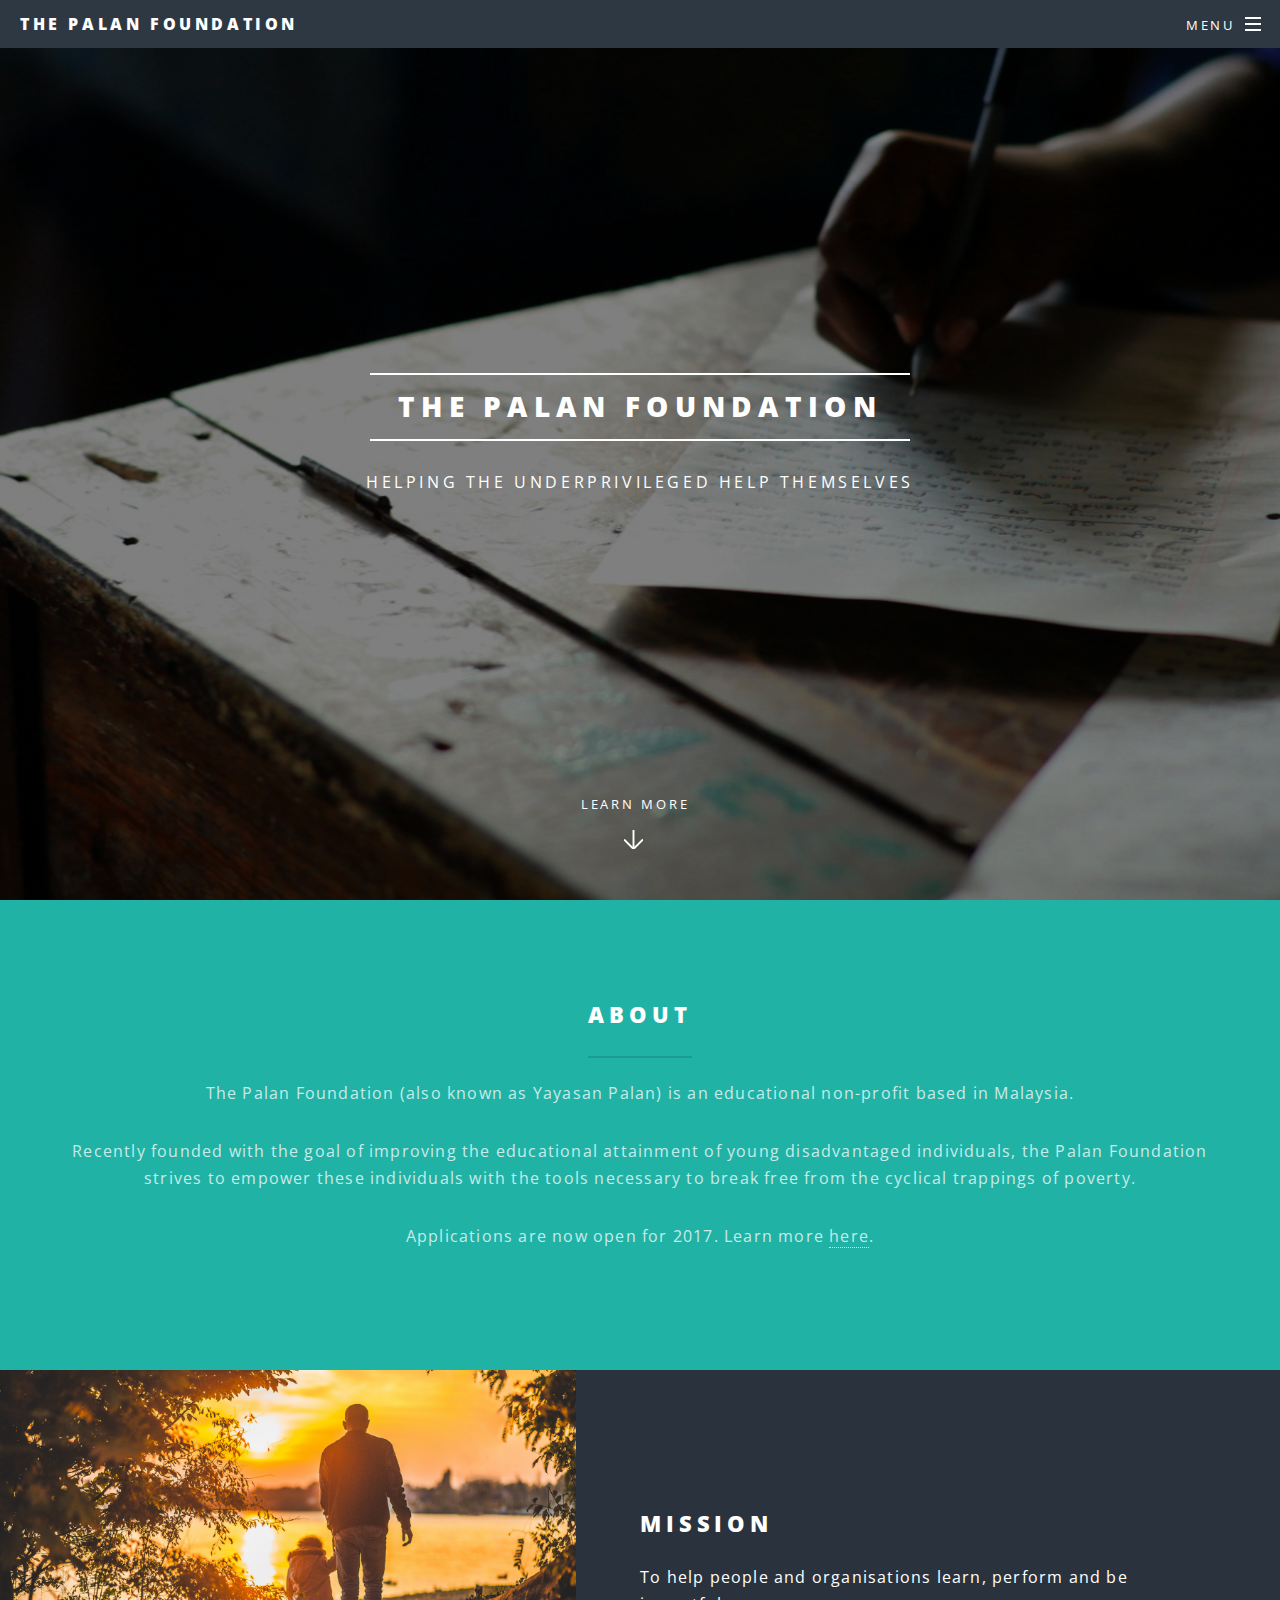
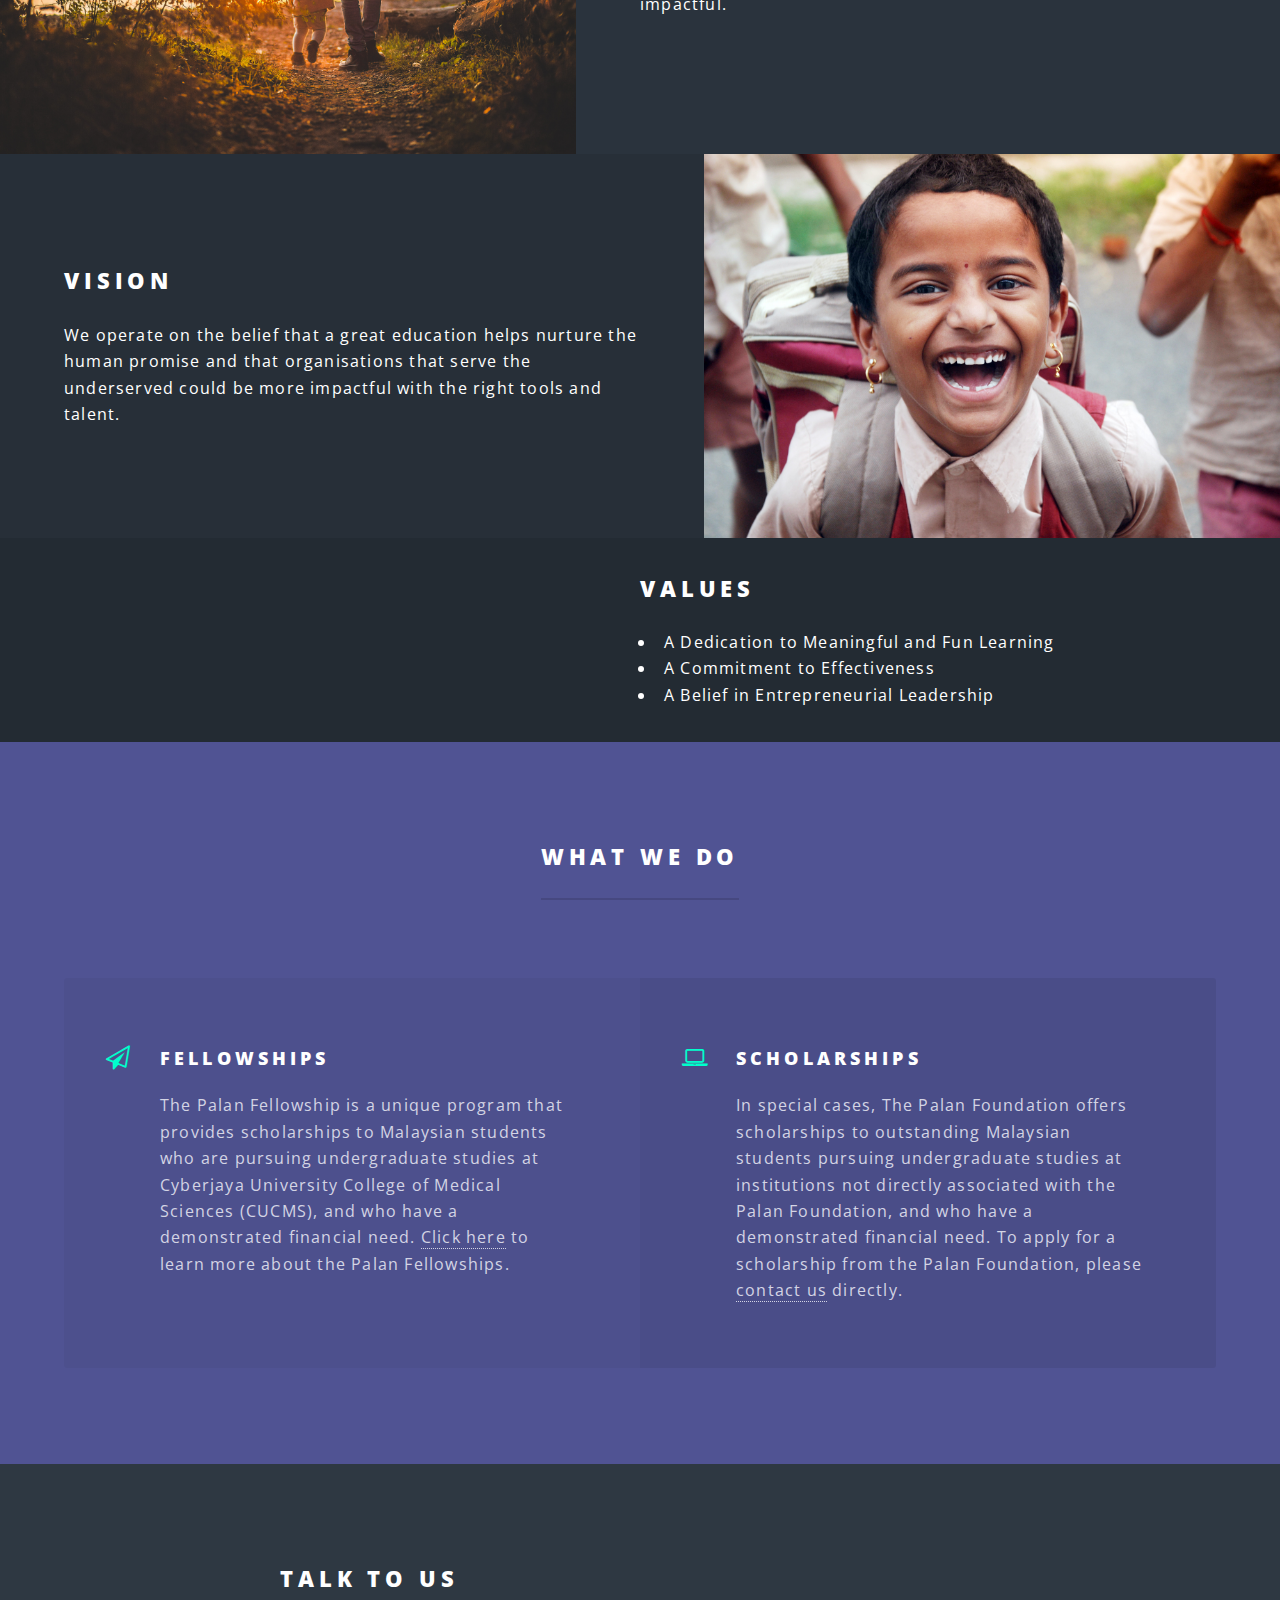
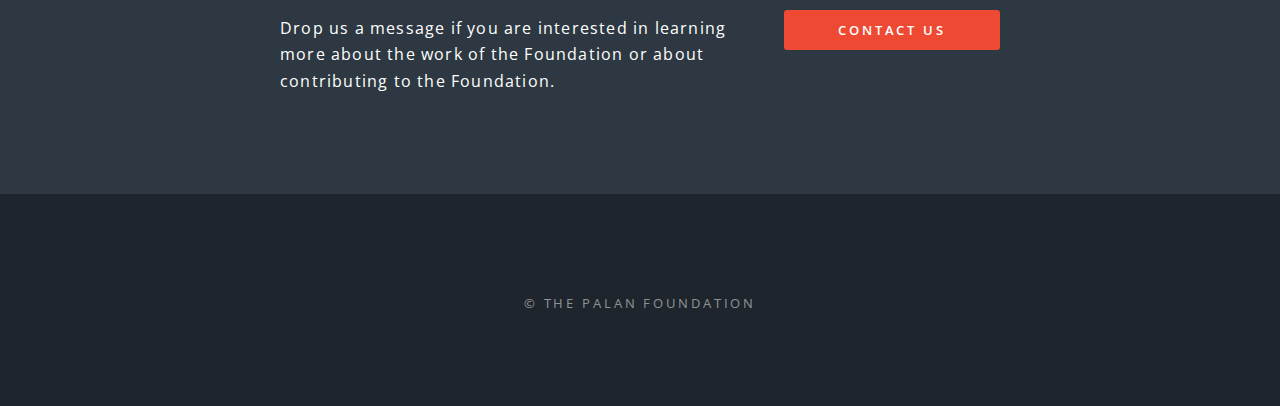
==== index.html @ 872ecd56 "2017 Update" ====
<!DOCTYPE HTML>
<!--
	Spectral by HTML5 UP
	html5up.net | @ajlkn
	Free for personal and commercial use under the CCA 3.0 license (html5up.net/license)
-->
<html>
	<head>
		<title>The Palan Foundation</title>
		<meta charset="utf-8" />
		<meta name="viewport" content="width=device-width, initial-scale=1" />
		<!--[if lte IE 8]><script src="assets/js/ie/html5shiv.js"></script><![endif]-->
		<link rel="stylesheet" href="assets/css/main.css" />
		<!--[if lte IE 8]><link rel="stylesheet" href="assets/css/ie8.css" /><![endif]-->
		<!--[if lte IE 9]><link rel="stylesheet" href="assets/css/ie9.css" /><![endif]-->
	</head>
	<body class="landing">

		<!-- Page Wrapper -->
			<div id="page-wrapper">

				<!-- Header -->
					<header id="header">
						<h1><a href="index.html">The Palan Foundation</a></h1>
						<nav id="nav">
							<ul>
								<li class="special">
									<a href="#menu" class="menuToggle"><span>Menu</span></a>
									<div id="menu">
										<ul>
											<li><a href="index.html">Home</a></li>
											<!--<li><a href="note.html">Chairman's Note</a></li>-->
											<li><a href="fellowships.html">Palan Fellowships</a></li>
											<!--<li><a href="scholarships.html">Scholarships</a></li>-->
											<li><a href="board.html">Board of Trustees</a></li>
                                            <li><a href="news.html">Recent News</a></li>
                                            <!--<li><a href="donate.html">Donate</a></li>-->
                                            <li><a href="contact.html">Contact</a></li>
										</ul>
									</div>
								</li>
							</ul>
						</nav>
					</header>

				<!-- Banner -->
					<section id="banner">
						<div class="inner">
							<h2>The Palan Foundation</h2>
							<p>Helping the underprivileged help themselves</p>
						</div>
						<a href="#one" class="more scrolly">Learn More</a>
					</section>

				<!-- One -->
					<section id="one" class="wrapper style1 special">
						<div class="inner">
							<header class="major">
								<h2>ABOUT</h2>
								<p>The Palan Foundation (also known as Yayasan Palan) is an educational non-profit based in Malaysia.</p>
                                <p>Recently founded with the goal of improving the educational attainment of young disadvantaged individuals, the Palan Foundation strives to empower these individuals with the tools necessary to break free from the cyclical trappings of poverty.</p>
                                <p>Applications are now open for 2017. Learn more <a href=news.html>here</a>.</p>
							</header>
						</div>
					</section>

				<!-- Two -->
					<section id="two" class="wrapper alt style2">
						<section class="spotlight">
							<div class="image"><img src="images/pic01.jpg" alt="" /></div><div class="content">
								<h2>Mission</h2>
								<p> To help people and organisations learn, perform and be impactful.</p>
							</div>
						</section>
						<section class="spotlight">
							<div class="image"><img src="images/pic02.jpg" alt="" /></div><div class="content">
								<h2>Vision</h2>
								<p>We  operate on the belief that a  great  education  helps  nurture  the  human  promise and that organisations that serve the underserved could be more impactful with the right tools and  talent.</p>
							</div>
						</section>
						<section class="spotlight">
							<div class="image"><img src="images/pic03.jpg" alt="" /></div><div class="content">
								<h2>Values</h2>
								<ul><li>A Dedication to Meaningful and Fun Learning</li>
                                    <li>A Commitment to Effectiveness</li>
                                    <li>A Belief in Entrepreneurial Leadership</li>
                                </ul>
							</div>
						</section>
					</section>

				<!-- Three -->
					<section id="three" class="wrapper style3 special">
						<div class="inner">
							<header class="major">
								<h2>What We Do</h2>
							</header>
							<ul class="features">
								<li class="icon fa-paper-plane-o">
                                    <h3>Fellowships</h3>
                                    <p>The Palan Fellowship is a unique program that provides  scholarships  to  Malaysian  students  who  are  pursuing  undergraduate  studies  at Cyberjaya  University  College  of  Medical  Sciences  (CUCMS),  and  who  have a demonstrated financial need. <a href="fellowships.html">Click here</a> to learn more about the Palan Fellowships.</p>
								</li>
								<li class="icon fa-laptop">
									<h3>Scholarships</h3>
                                    <p>In special cases, The Palan Foundation offers scholarships to outstanding Malaysian students pursuing undergraduate studies at institutions not directly associated with the Palan Foundation, and who have a demonstrated financial need. To apply for a scholarship from the Palan Foundation, please <a href=contact.html>contact us</a> directly.</p>
								</li>
							</ul>
						</div>
					</section>

				<!-- CTA -->
					<section id="cta" class="wrapper style4">
						<div class="inner">
							<header>
								<h2>Talk to Us</h2>
								<p>Drop us a message if you are interested in learning more about the work of the Foundation or about contributing to the Foundation.</p>
							</header>
							<ul class="actions vertical">
								<br>
                                <li><a href="contact.html" class="button fit special">Contact Us</a></li>
                                <!--<li><a href="contact.html" class="button fit">Contact Us</a></li>-->
							</ul>
						</div>
					</section>

				<!-- Footer -->
					<footer id="footer">
						<ul class="copyright">
							<li>&copy; The Palan Foundation</li>
						</ul>
					</footer>

			</div>

		<!-- Scripts -->
			<script src="assets/js/jquery.min.js"></script>
			<script src="assets/js/jquery.scrollex.min.js"></script>
			<script src="assets/js/jquery.scrolly.min.js"></script>
			<script src="assets/js/skel.min.js"></script>
			<script src="assets/js/util.js"></script>
			<!--[if lte IE 8]><script src="assets/js/ie/respond.min.js"></script><![endif]-->
			<script src="assets/js/main.js"></script>

	</body>
</html>
---- assets/css/main.css ----
@import url(font-awesome.min.css);
@import url("http://fonts.googleapis.com/css?family=Open+Sans:400,400italic,600,600italic,800,800italic");

/*
	Spectral by HTML5 UP
	html5up.net | @ajlkn
	Free for personal and commercial use under the CCA 3.0 license (html5up.net/license)
*/

/* Reset */

    #faq p{
        color: black
    }

	html, body, div, span, applet, object, iframe, h1, h2, h3, h4, h5, h6, p, blockquote, pre, a, abbr, acronym, address, big, cite, code, del, dfn, em, img, ins, kbd, q, s, samp, small, strike, strong, sub, sup, tt, var, b, u, i, center, dl, dt, dd, ol, ul, li, fieldset, form, label, legend, table, caption, tbody, tfoot, thead, tr, th, td, article, aside, canvas, details, embed, figure, figcaption, footer, header, hgroup, menu, nav, output, ruby, section, summary, time, mark, audio, video {
		margin: 0;
		padding: 0;
		border: 0;
		font-size: 100%;
		font: inherit;
		vertical-align: baseline;
	}

	article, aside, details, figcaption, figure, footer, header, hgroup, menu, nav, section {
		display: block;
	}

	body {
		line-height: 1;
	}

	ol, ul {
		list-style: none;
	}

	blockquote, q {
		quotes: none;
	}

	blockquote:before, blockquote:after, q:before, q:after {
		content: '';
		content: none;
	}

	table {
		border-collapse: collapse;
		border-spacing: 0;
	}

	body {
		-webkit-text-size-adjust: none;
	}

/* Box Model */

	*, *:before, *:after {
		-moz-box-sizing: border-box;
		-webkit-box-sizing: border-box;
		box-sizing: border-box;
	}

/* Grid */

	.row {
		border-bottom: solid 1px transparent;
		-moz-box-sizing: border-box;
		-webkit-box-sizing: border-box;
		box-sizing: border-box;
	}

	.row > * {
		float: left;
		-moz-box-sizing: border-box;
		-webkit-box-sizing: border-box;
		box-sizing: border-box;
	}

	.row:after, .row:before {
		content: '';
		display: block;
		clear: both;
		height: 0;
	}

	.row.uniform > * > :first-child {
		margin-top: 0;
	}

	.row.uniform > * > :last-child {
		margin-bottom: 0;
	}

	.row.\30 \25 > * {
		padding: 0 0 0 0em;
	}

	.row.\30 \25 {
		margin: 0 0 -1px 0em;
	}

	.row.uniform.\30 \25 > * {
		padding: 0em 0 0 0em;
	}

	.row.uniform.\30 \25 {
		margin: 0em 0 -1px 0em;
	}

	.row > * {
		padding: 0 0 0 1.5em;
	}

	.row {
		margin: 0 0 -1px -1.5em;
	}

	.row.uniform > * {
		padding: 1.5em 0 0 1.5em;
	}

	.row.uniform {
		margin: -1.5em 0 -1px -1.5em;
	}

	.row.\32 00\25 > * {
		padding: 0 0 0 3em;
	}

	.row.\32 00\25 {
		margin: 0 0 -1px -3em;
	}

	.row.uniform.\32 00\25 > * {
		padding: 3em 0 0 3em;
	}

	.row.uniform.\32 00\25 {
		margin: -3em 0 -1px -3em;
	}

	.row.\31 50\25 > * {
		padding: 0 0 0 2.25em;
	}

	.row.\31 50\25 {
		margin: 0 0 -1px -2.25em;
	}

	.row.uniform.\31 50\25 > * {
		padding: 2.25em 0 0 2.25em;
	}

	.row.uniform.\31 50\25 {
		margin: -2.25em 0 -1px -2.25em;
	}

	.row.\35 0\25 > * {
		padding: 0 0 0 0.75em;
	}

	.row.\35 0\25 {
		margin: 0 0 -1px -0.75em;
	}

	.row.uniform.\35 0\25 > * {
		padding: 0.75em 0 0 0.75em;
	}

	.row.uniform.\35 0\25 {
		margin: -0.75em 0 -1px -0.75em;
	}

	.row.\32 5\25 > * {
		padding: 0 0 0 0.375em;
	}

	.row.\32 5\25 {
		margin: 0 0 -1px -0.375em;
	}

	.row.uniform.\32 5\25 > * {
		padding: 0.375em 0 0 0.375em;
	}

	.row.uniform.\32 5\25 {
		margin: -0.375em 0 -1px -0.375em;
	}

	.\31 2u, .\31 2u\24 {
		width: 100%;
		clear: none;
		margin-left: 0;
	}

	.\31 1u, .\31 1u\24 {
		width: 91.6666666667%;
		clear: none;
		margin-left: 0;
	}

	.\31 0u, .\31 0u\24 {
		width: 83.3333333333%;
		clear: none;
		margin-left: 0;
	}

	.\39 u, .\39 u\24 {
		width: 75%;
		clear: none;
		margin-left: 0;
	}

	.\38 u, .\38 u\24 {
		width: 66.6666666667%;
		clear: none;
		margin-left: 0;
	}

	.\37 u, .\37 u\24 {
		width: 58.3333333333%;
		clear: none;
		margin-left: 0;
	}

	.\36 u, .\36 u\24 {
		width: 50%;
		clear: none;
		margin-left: 0;
	}

	.\35 u, .\35 u\24 {
		width: 41.6666666667%;
		clear: none;
		margin-left: 0;
	}

	.\34 u, .\34 u\24 {
		width: 33.3333333333%;
		clear: none;
		margin-left: 0;
	}

	.\33 u, .\33 u\24 {
		width: 25%;
		clear: none;
		margin-left: 0;
	}

	.\32 u, .\32 u\24 {
		width: 16.6666666667%;
		clear: none;
		margin-left: 0;
	}

	.\31 u, .\31 u\24 {
		width: 8.3333333333%;
		clear: none;
		margin-left: 0;
	}

	.\31 2u\24 + *,
	.\31 1u\24 + *,
	.\31 0u\24 + *,
	.\39 u\24 + *,
	.\38 u\24 + *,
	.\37 u\24 + *,
	.\36 u\24 + *,
	.\35 u\24 + *,
	.\34 u\24 + *,
	.\33 u\24 + *,
	.\32 u\24 + *,
	.\31 u\24 + * {
		clear: left;
	}

	.\-11u {
		margin-left: 91.66667%;
	}

	.\-10u {
		margin-left: 83.33333%;
	}

	.\-9u {
		margin-left: 75%;
	}

	.\-8u {
		margin-left: 66.66667%;
	}

	.\-7u {
		margin-left: 58.33333%;
	}

	.\-6u {
		margin-left: 50%;
	}

	.\-5u {
		margin-left: 41.66667%;
	}

	.\-4u {
		margin-left: 33.33333%;
	}

	.\-3u {
		margin-left: 25%;
	}

	.\-2u {
		margin-left: 16.66667%;
	}

	.\-1u {
		margin-left: 8.33333%;
	}

	@media screen and (max-width: 1680px) {

		.row > * {
			padding: 0 0 0 1.5em;
		}

		.row {
			margin: 0 0 -1px -1.5em;
		}

		.row.uniform > * {
			padding: 1.5em 0 0 1.5em;
		}

		.row.uniform {
			margin: -1.5em 0 -1px -1.5em;
		}

		.row.\32 00\25 > * {
			padding: 0 0 0 3em;
		}

		.row.\32 00\25 {
			margin: 0 0 -1px -3em;
		}

		.row.uniform.\32 00\25 > * {
			padding: 3em 0 0 3em;
		}

		.row.uniform.\32 00\25 {
			margin: -3em 0 -1px -3em;
		}

		.row.\31 50\25 > * {
			padding: 0 0 0 2.25em;
		}

		.row.\31 50\25 {
			margin: 0 0 -1px -2.25em;
		}

		.row.uniform.\31 50\25 > * {
			padding: 2.25em 0 0 2.25em;
		}

		.row.uniform.\31 50\25 {
			margin: -2.25em 0 -1px -2.25em;
		}

		.row.\35 0\25 > * {
			padding: 0 0 0 0.75em;
		}

		.row.\35 0\25 {
			margin: 0 0 -1px -0.75em;
		}

		.row.uniform.\35 0\25 > * {
			padding: 0.75em 0 0 0.75em;
		}

		.row.uniform.\35 0\25 {
			margin: -0.75em 0 -1px -0.75em;
		}

		.row.\32 5\25 > * {
			padding: 0 0 0 0.375em;
		}

		.row.\32 5\25 {
			margin: 0 0 -1px -0.375em;
		}

		.row.uniform.\32 5\25 > * {
			padding: 0.375em 0 0 0.375em;
		}

		.row.uniform.\32 5\25 {
			margin: -0.375em 0 -1px -0.375em;
		}

		.\31 2u\28xlarge\29, .\31 2u\24\28xlarge\29 {
			width: 100%;
			clear: none;
			margin-left: 0;
		}

		.\31 1u\28xlarge\29, .\31 1u\24\28xlarge\29 {
			width: 91.6666666667%;
			clear: none;
			margin-left: 0;
		}

		.\31 0u\28xlarge\29, .\31 0u\24\28xlarge\29 {
			width: 83.3333333333%;
			clear: none;
			margin-left: 0;
		}

		.\39 u\28xlarge\29, .\39 u\24\28xlarge\29 {
			width: 75%;
			clear: none;
			margin-left: 0;
		}

		.\38 u\28xlarge\29, .\38 u\24\28xlarge\29 {
			width: 66.6666666667%;
			clear: none;
			margin-left: 0;
		}

		.\37 u\28xlarge\29, .\37 u\24\28xlarge\29 {
			width: 58.3333333333%;
			clear: none;
			margin-left: 0;
		}

		.\36 u\28xlarge\29, .\36 u\24\28xlarge\29 {
			width: 50%;
			clear: none;
			margin-left: 0;
		}

		.\35 u\28xlarge\29, .\35 u\24\28xlarge\29 {
			width: 41.6666666667%;
			clear: none;
			margin-left: 0;
		}

		.\34 u\28xlarge\29, .\34 u\24\28xlarge\29 {
			width: 33.3333333333%;
			clear: none;
			margin-left: 0;
		}

		.\33 u\28xlarge\29, .\33 u\24\28xlarge\29 {
			width: 25%;
			clear: none;
			margin-left: 0;
		}

		.\32 u\28xlarge\29, .\32 u\24\28xlarge\29 {
			width: 16.6666666667%;
			clear: none;
			margin-left: 0;
		}

		.\31 u\28xlarge\29, .\31 u\24\28xlarge\29 {
			width: 8.3333333333%;
			clear: none;
			margin-left: 0;
		}

		.\31 2u\24\28xlarge\29 + *,
		.\31 1u\24\28xlarge\29 + *,
		.\31 0u\24\28xlarge\29 + *,
		.\39 u\24\28xlarge\29 + *,
		.\38 u\24\28xlarge\29 + *,
		.\37 u\24\28xlarge\29 + *,
		.\36 u\24\28xlarge\29 + *,
		.\35 u\24\28xlarge\29 + *,
		.\34 u\24\28xlarge\29 + *,
		.\33 u\24\28xlarge\29 + *,
		.\32 u\24\28xlarge\29 + *,
		.\31 u\24\28xlarge\29 + * {
			clear: left;
		}

		.\-11u\28xlarge\29 {
			margin-left: 91.66667%;
		}

		.\-10u\28xlarge\29 {
			margin-left: 83.33333%;
		}

		.\-9u\28xlarge\29 {
			margin-left: 75%;
		}

		.\-8u\28xlarge\29 {
			margin-left: 66.66667%;
		}

		.\-7u\28xlarge\29 {
			margin-left: 58.33333%;
		}

		.\-6u\28xlarge\29 {
			margin-left: 50%;
		}

		.\-5u\28xlarge\29 {
			margin-left: 41.66667%;
		}

		.\-4u\28xlarge\29 {
			margin-left: 33.33333%;
		}

		.\-3u\28xlarge\29 {
			margin-left: 25%;
		}

		.\-2u\28xlarge\29 {
			margin-left: 16.66667%;
		}

		.\-1u\28xlarge\29 {
			margin-left: 8.33333%;
		}

	}

	@media screen and (max-width: 1280px) {

		.row > * {
			padding: 0 0 0 1.5em;
		}

		.row {
			margin: 0 0 -1px -1.5em;
		}

		.row.uniform > * {
			padding: 1.5em 0 0 1.5em;
		}

		.row.uniform {
			margin: -1.5em 0 -1px -1.5em;
		}

		.row.\32 00\25 > * {
			padding: 0 0 0 3em;
		}

		.row.\32 00\25 {
			margin: 0 0 -1px -3em;
		}

		.row.uniform.\32 00\25 > * {
			padding: 3em 0 0 3em;
		}

		.row.uniform.\32 00\25 {
			margin: -3em 0 -1px -3em;
		}

		.row.\31 50\25 > * {
			padding: 0 0 0 2.25em;
		}

		.row.\31 50\25 {
			margin: 0 0 -1px -2.25em;
		}

		.row.uniform.\31 50\25 > * {
			padding: 2.25em 0 0 2.25em;
		}

		.row.uniform.\31 50\25 {
			margin: -2.25em 0 -1px -2.25em;
		}

		.row.\35 0\25 > * {
			padding: 0 0 0 0.75em;
		}

		.row.\35 0\25 {
			margin: 0 0 -1px -0.75em;
		}

		.row.uniform.\35 0\25 > * {
			padding: 0.75em 0 0 0.75em;
		}

		.row.uniform.\35 0\25 {
			margin: -0.75em 0 -1px -0.75em;
		}

		.row.\32 5\25 > * {
			padding: 0 0 0 0.375em;
		}

		.row.\32 5\25 {
			margin: 0 0 -1px -0.375em;
		}

		.row.uniform.\32 5\25 > * {
			padding: 0.375em 0 0 0.375em;
		}

		.row.uniform.\32 5\25 {
			margin: -0.375em 0 -1px -0.375em;
		}

		.\31 2u\28large\29, .\31 2u\24\28large\29 {
			width: 100%;
			clear: none;
			margin-left: 0;
		}

		.\31 1u\28large\29, .\31 1u\24\28large\29 {
			width: 91.6666666667%;
			clear: none;
			margin-left: 0;
		}

		.\31 0u\28large\29, .\31 0u\24\28large\29 {
			width: 83.3333333333%;
			clear: none;
			margin-left: 0;
		}

		.\39 u\28large\29, .\39 u\24\28large\29 {
			width: 75%;
			clear: none;
			margin-left: 0;
		}

		.\38 u\28large\29, .\38 u\24\28large\29 {
			width: 66.6666666667%;
			clear: none;
			margin-left: 0;
		}

		.\37 u\28large\29, .\37 u\24\28large\29 {
			width: 58.3333333333%;
			clear: none;
			margin-left: 0;
		}

		.\36 u\28large\29, .\36 u\24\28large\29 {
			width: 50%;
			clear: none;
			margin-left: 0;
		}

		.\35 u\28large\29, .\35 u\24\28large\29 {
			width: 41.6666666667%;
			clear: none;
			margin-left: 0;
		}

		.\34 u\28large\29, .\34 u\24\28large\29 {
			width: 33.3333333333%;
			clear: none;
			margin-left: 0;
		}

		.\33 u\28large\29, .\33 u\24\28large\29 {
			width: 25%;
			clear: none;
			margin-left: 0;
		}

		.\32 u\28large\29, .\32 u\24\28large\29 {
			width: 16.6666666667%;
			clear: none;
			margin-left: 0;
		}

		.\31 u\28large\29, .\31 u\24\28large\29 {
			width: 8.3333333333%;
			clear: none;
			margin-left: 0;
		}

		.\31 2u\24\28large\29 + *,
		.\31 1u\24\28large\29 + *,
		.\31 0u\24\28large\29 + *,
		.\39 u\24\28large\29 + *,
		.\38 u\24\28large\29 + *,
		.\37 u\24\28large\29 + *,
		.\36 u\24\28large\29 + *,
		.\35 u\24\28large\29 + *,
		.\34 u\24\28large\29 + *,
		.\33 u\24\28large\29 + *,
		.\32 u\24\28large\29 + *,
		.\31 u\24\28large\29 + * {
			clear: left;
		}

		.\-11u\28large\29 {
			margin-left: 91.66667%;
		}

		.\-10u\28large\29 {
			margin-left: 83.33333%;
		}

		.\-9u\28large\29 {
			margin-left: 75%;
		}

		.\-8u\28large\29 {
			margin-left: 66.66667%;
		}

		.\-7u\28large\29 {
			margin-left: 58.33333%;
		}

		.\-6u\28large\29 {
			margin-left: 50%;
		}

		.\-5u\28large\29 {
			margin-left: 41.66667%;
		}

		.\-4u\28large\29 {
			margin-left: 33.33333%;
		}

		.\-3u\28large\29 {
			margin-left: 25%;
		}

		.\-2u\28large\29 {
			margin-left: 16.66667%;
		}

		.\-1u\28large\29 {
			margin-left: 8.33333%;
		}

	}

	@media screen and (max-width: 980px) {

		.row > * {
			padding: 0 0 0 1.5em;
		}

		.row {
			margin: 0 0 -1px -1.5em;
		}

		.row.uniform > * {
			padding: 1.5em 0 0 1.5em;
		}

		.row.uniform {
			margin: -1.5em 0 -1px -1.5em;
		}

		.row.\32 00\25 > * {
			padding: 0 0 0 3em;
		}

		.row.\32 00\25 {
			margin: 0 0 -1px -3em;
		}

		.row.uniform.\32 00\25 > * {
			padding: 3em 0 0 3em;
		}

		.row.uniform.\32 00\25 {
			margin: -3em 0 -1px -3em;
		}

		.row.\31 50\25 > * {
			padding: 0 0 0 2.25em;
		}

		.row.\31 50\25 {
			margin: 0 0 -1px -2.25em;
		}

		.row.uniform.\31 50\25 > * {
			padding: 2.25em 0 0 2.25em;
		}

		.row.uniform.\31 50\25 {
			margin: -2.25em 0 -1px -2.25em;
		}

		.row.\35 0\25 > * {
			padding: 0 0 0 0.75em;
		}

		.row.\35 0\25 {
			margin: 0 0 -1px -0.75em;
		}

		.row.uniform.\35 0\25 > * {
			padding: 0.75em 0 0 0.75em;
		}

		.row.uniform.\35 0\25 {
			margin: -0.75em 0 -1px -0.75em;
		}

		.row.\32 5\25 > * {
			padding: 0 0 0 0.375em;
		}

		.row.\32 5\25 {
			margin: 0 0 -1px -0.375em;
		}

		.row.uniform.\32 5\25 > * {
			padding: 0.375em 0 0 0.375em;
		}

		.row.uniform.\32 5\25 {
			margin: -0.375em 0 -1px -0.375em;
		}

		.\31 2u\28medium\29, .\31 2u\24\28medium\29 {
			width: 100%;
			clear: none;
			margin-left: 0;
		}

		.\31 1u\28medium\29, .\31 1u\24\28medium\29 {
			width: 91.6666666667%;
			clear: none;
			margin-left: 0;
		}

		.\31 0u\28medium\29, .\31 0u\24\28medium\29 {
			width: 83.3333333333%;
			clear: none;
			margin-left: 0;
		}

		.\39 u\28medium\29, .\39 u\24\28medium\29 {
			width: 75%;
			clear: none;
			margin-left: 0;
		}

		.\38 u\28medium\29, .\38 u\24\28medium\29 {
			width: 66.6666666667%;
			clear: none;
			margin-left: 0;
		}

		.\37 u\28medium\29, .\37 u\24\28medium\29 {
			width: 58.3333333333%;
			clear: none;
			margin-left: 0;
		}

		.\36 u\28medium\29, .\36 u\24\28medium\29 {
			width: 50%;
			clear: none;
			margin-left: 0;
		}

		.\35 u\28medium\29, .\35 u\24\28medium\29 {
			width: 41.6666666667%;
			clear: none;
			margin-left: 0;
		}

		.\34 u\28medium\29, .\34 u\24\28medium\29 {
			width: 33.3333333333%;
			clear: none;
			margin-left: 0;
		}

		.\33 u\28medium\29, .\33 u\24\28medium\29 {
			width: 25%;
			clear: none;
			margin-left: 0;
		}

		.\32 u\28medium\29, .\32 u\24\28medium\29 {
			width: 16.6666666667%;
			clear: none;
			margin-left: 0;
		}

		.\31 u\28medium\29, .\31 u\24\28medium\29 {
			width: 8.3333333333%;
			clear: none;
			margin-left: 0;
		}

		.\31 2u\24\28medium\29 + *,
		.\31 1u\24\28medium\29 + *,
		.\31 0u\24\28medium\29 + *,
		.\39 u\24\28medium\29 + *,
		.\38 u\24\28medium\29 + *,
		.\37 u\24\28medium\29 + *,
		.\36 u\24\28medium\29 + *,
		.\35 u\24\28medium\29 + *,
		.\34 u\24\28medium\29 + *,
		.\33 u\24\28medium\29 + *,
		.\32 u\24\28medium\29 + *,
		.\31 u\24\28medium\29 + * {
			clear: left;
		}

		.\-11u\28medium\29 {
			margin-left: 91.66667%;
		}

		.\-10u\28medium\29 {
			margin-left: 83.33333%;
		}

		.\-9u\28medium\29 {
			margin-left: 75%;
		}

		.\-8u\28medium\29 {
			margin-left: 66.66667%;
		}

		.\-7u\28medium\29 {
			margin-left: 58.33333%;
		}

		.\-6u\28medium\29 {
			margin-left: 50%;
		}

		.\-5u\28medium\29 {
			margin-left: 41.66667%;
		}

		.\-4u\28medium\29 {
			margin-left: 33.33333%;
		}

		.\-3u\28medium\29 {
			margin-left: 25%;
		}

		.\-2u\28medium\29 {
			margin-left: 16.66667%;
		}

		.\-1u\28medium\29 {
			margin-left: 8.33333%;
		}

	}

	@media screen and (max-width: 736px) {

		.row > * {
			padding: 0 0 0 1.5em;
		}

		.row {
			margin: 0 0 -1px -1.5em;
		}

		.row.uniform > * {
			padding: 1.5em 0 0 1.5em;
		}

		.row.uniform {
			margin: -1.5em 0 -1px -1.5em;
		}

		.row.\32 00\25 > * {
			padding: 0 0 0 3em;
		}

		.row.\32 00\25 {
			margin: 0 0 -1px -3em;
		}

		.row.uniform.\32 00\25 > * {
			padding: 3em 0 0 3em;
		}

		.row.uniform.\32 00\25 {
			margin: -3em 0 -1px -3em;
		}

		.row.\31 50\25 > * {
			padding: 0 0 0 2.25em;
		}

		.row.\31 50\25 {
			margin: 0 0 -1px -2.25em;
		}

		.row.uniform.\31 50\25 > * {
			padding: 2.25em 0 0 2.25em;
		}

		.row.uniform.\31 50\25 {
			margin: -2.25em 0 -1px -2.25em;
		}

		.row.\35 0\25 > * {
			padding: 0 0 0 0.75em;
		}

		.row.\35 0\25 {
			margin: 0 0 -1px -0.75em;
		}

		.row.uniform.\35 0\25 > * {
			padding: 0.75em 0 0 0.75em;
		}

		.row.uniform.\35 0\25 {
			margin: -0.75em 0 -1px -0.75em;
		}

		.row.\32 5\25 > * {
			padding: 0 0 0 0.375em;
		}

		.row.\32 5\25 {
			margin: 0 0 -1px -0.375em;
		}

		.row.uniform.\32 5\25 > * {
			padding: 0.375em 0 0 0.375em;
		}

		.row.uniform.\32 5\25 {
			margin: -0.375em 0 -1px -0.375em;
		}

		.\31 2u\28small\29, .\31 2u\24\28small\29 {
			width: 100%;
			clear: none;
			margin-left: 0;
		}

		.\31 1u\28small\29, .\31 1u\24\28small\29 {
			width: 91.6666666667%;
			clear: none;
			margin-left: 0;
		}

		.\31 0u\28small\29, .\31 0u\24\28small\29 {
			width: 83.3333333333%;
			clear: none;
			margin-left: 0;
		}

		.\39 u\28small\29, .\39 u\24\28small\29 {
			width: 75%;
			clear: none;
			margin-left: 0;
		}

		.\38 u\28small\29, .\38 u\24\28small\29 {
			width: 66.6666666667%;
			clear: none;
			margin-left: 0;
		}

		.\37 u\28small\29, .\37 u\24\28small\29 {
			width: 58.3333333333%;
			clear: none;
			margin-left: 0;
		}

		.\36 u\28small\29, .\36 u\24\28small\29 {
			width: 50%;
			clear: none;
			margin-left: 0;
		}

		.\35 u\28small\29, .\35 u\24\28small\29 {
			width: 41.6666666667%;
			clear: none;
			margin-left: 0;
		}

		.\34 u\28small\29, .\34 u\24\28small\29 {
			width: 33.3333333333%;
			clear: none;
			margin-left: 0;
		}

		.\33 u\28small\29, .\33 u\24\28small\29 {
			width: 25%;
			clear: none;
			margin-left: 0;
		}

		.\32 u\28small\29, .\32 u\24\28small\29 {
			width: 16.6666666667%;
			clear: none;
			margin-left: 0;
		}

		.\31 u\28small\29, .\31 u\24\28small\29 {
			width: 8.3333333333%;
			clear: none;
			margin-left: 0;
		}

		.\31 2u\24\28small\29 + *,
		.\31 1u\24\28small\29 + *,
		.\31 0u\24\28small\29 + *,
		.\39 u\24\28small\29 + *,
		.\38 u\24\28small\29 + *,
		.\37 u\24\28small\29 + *,
		.\36 u\24\28small\29 + *,
		.\35 u\24\28small\29 + *,
		.\34 u\24\28small\29 + *,
		.\33 u\24\28small\29 + *,
		.\32 u\24\28small\29 + *,
		.\31 u\24\28small\29 + * {
			clear: left;
		}

		.\-11u\28small\29 {
			margin-left: 91.66667%;
		}

		.\-10u\28small\29 {
			margin-left: 83.33333%;
		}

		.\-9u\28small\29 {
			margin-left: 75%;
		}

		.\-8u\28small\29 {
			margin-left: 66.66667%;
		}

		.\-7u\28small\29 {
			margin-left: 58.33333%;
		}

		.\-6u\28small\29 {
			margin-left: 50%;
		}

		.\-5u\28small\29 {
			margin-left: 41.66667%;
		}

		.\-4u\28small\29 {
			margin-left: 33.33333%;
		}

		.\-3u\28small\29 {
			margin-left: 25%;
		}

		.\-2u\28small\29 {
			margin-left: 16.66667%;
		}

		.\-1u\28small\29 {
			margin-left: 8.33333%;
		}

	}

	@media screen and (max-width: 480px) {

		.row > * {
			padding: 0 0 0 1.5em;
		}

		.row {
			margin: 0 0 -1px -1.5em;
		}

		.row.uniform > * {
			padding: 1.5em 0 0 1.5em;
		}

		.row.uniform {
			margin: -1.5em 0 -1px -1.5em;
		}

		.row.\32 00\25 > * {
			padding: 0 0 0 3em;
		}

		.row.\32 00\25 {
			margin: 0 0 -1px -3em;
		}

		.row.uniform.\32 00\25 > * {
			padding: 3em 0 0 3em;
		}

		.row.uniform.\32 00\25 {
			margin: -3em 0 -1px -3em;
		}

		.row.\31 50\25 > * {
			padding: 0 0 0 2.25em;
		}

		.row.\31 50\25 {
			margin: 0 0 -1px -2.25em;
		}

		.row.uniform.\31 50\25 > * {
			padding: 2.25em 0 0 2.25em;
		}

		.row.uniform.\31 50\25 {
			margin: -2.25em 0 -1px -2.25em;
		}

		.row.\35 0\25 > * {
			padding: 0 0 0 0.75em;
		}

		.row.\35 0\25 {
			margin: 0 0 -1px -0.75em;
		}

		.row.uniform.\35 0\25 > * {
			padding: 0.75em 0 0 0.75em;
		}

		.row.uniform.\35 0\25 {
			margin: -0.75em 0 -1px -0.75em;
		}

		.row.\32 5\25 > * {
			padding: 0 0 0 0.375em;
		}

		.row.\32 5\25 {
			margin: 0 0 -1px -0.375em;
		}

		.row.uniform.\32 5\25 > * {
			padding: 0.375em 0 0 0.375em;
		}

		.row.uniform.\32 5\25 {
			margin: -0.375em 0 -1px -0.375em;
		}

		.\31 2u\28xsmall\29, .\31 2u\24\28xsmall\29 {
			width: 100%;
			clear: none;
			margin-left: 0;
		}

		.\31 1u\28xsmall\29, .\31 1u\24\28xsmall\29 {
			width: 91.6666666667%;
			clear: none;
			margin-left: 0;
		}

		.\31 0u\28xsmall\29, .\31 0u\24\28xsmall\29 {
			width: 83.3333333333%;
			clear: none;
			margin-left: 0;
		}

		.\39 u\28xsmall\29, .\39 u\24\28xsmall\29 {
			width: 75%;
			clear: none;
			margin-left: 0;
		}

		.\38 u\28xsmall\29, .\38 u\24\28xsmall\29 {
			width: 66.6666666667%;
			clear: none;
			margin-left: 0;
		}

		.\37 u\28xsmall\29, .\37 u\24\28xsmall\29 {
			width: 58.3333333333%;
			clear: none;
			margin-left: 0;
		}

		.\36 u\28xsmall\29, .\36 u\24\28xsmall\29 {
			width: 50%;
			clear: none;
			margin-left: 0;
		}

		.\35 u\28xsmall\29, .\35 u\24\28xsmall\29 {
			width: 41.6666666667%;
			clear: none;
			margin-left: 0;
		}

		.\34 u\28xsmall\29, .\34 u\24\28xsmall\29 {
			width: 33.3333333333%;
			clear: none;
			margin-left: 0;
		}

		.\33 u\28xsmall\29, .\33 u\24\28xsmall\29 {
			width: 25%;
			clear: none;
			margin-left: 0;
		}

		.\32 u\28xsmall\29, .\32 u\24\28xsmall\29 {
			width: 16.6666666667%;
			clear: none;
			margin-left: 0;
		}

		.\31 u\28xsmall\29, .\31 u\24\28xsmall\29 {
			width: 8.3333333333%;
			clear: none;
			margin-left: 0;
		}

		.\31 2u\24\28xsmall\29 + *,
		.\31 1u\24\28xsmall\29 + *,
		.\31 0u\24\28xsmall\29 + *,
		.\39 u\24\28xsmall\29 + *,
		.\38 u\24\28xsmall\29 + *,
		.\37 u\24\28xsmall\29 + *,
		.\36 u\24\28xsmall\29 + *,
		.\35 u\24\28xsmall\29 + *,
		.\34 u\24\28xsmall\29 + *,
		.\33 u\24\28xsmall\29 + *,
		.\32 u\24\28xsmall\29 + *,
		.\31 u\24\28xsmall\29 + * {
			clear: left;
		}

		.\-11u\28xsmall\29 {
			margin-left: 91.66667%;
		}

		.\-10u\28xsmall\29 {
			margin-left: 83.33333%;
		}

		.\-9u\28xsmall\29 {
			margin-left: 75%;
		}

		.\-8u\28xsmall\29 {
			margin-left: 66.66667%;
		}

		.\-7u\28xsmall\29 {
			margin-left: 58.33333%;
		}

		.\-6u\28xsmall\29 {
			margin-left: 50%;
		}

		.\-5u\28xsmall\29 {
			margin-left: 41.66667%;
		}

		.\-4u\28xsmall\29 {
			margin-left: 33.33333%;
		}

		.\-3u\28xsmall\29 {
			margin-left: 25%;
		}

		.\-2u\28xsmall\29 {
			margin-left: 16.66667%;
		}

		.\-1u\28xsmall\29 {
			margin-left: 8.33333%;
		}

	}

/* Basic */

	@-ms-viewport {
		width: device-width;
	}

	body {
		background: #2e3842;
	}

		body.is-loading *, body.is-loading *:before, body.is-loading *:after {
			-moz-animation: none !important;
			-webkit-animation: none !important;
			-ms-animation: none !important;
			animation: none !important;
			-moz-transition: none !important;
			-webkit-transition: none !important;
			-ms-transition: none !important;
			transition: none !important;
		}

	body, input, select, textarea {
		color: #fff;
		font-family: "Open Sans", Helvetica, sans-serif;
		font-size: 15pt;
		font-weight: 400;
		letter-spacing: 0.075em;
		line-height: 1.65em;
	}

		@media screen and (max-width: 1680px) {

			body, input, select, textarea {
				font-size: 13pt;
			}

		}

		@media screen and (max-width: 1280px) {

			body, input, select, textarea {
				font-size: 12pt;
			}

		}

		@media screen and (max-width: 736px) {

			body, input, select, textarea {
				font-size: 11pt;
				letter-spacing: 0.0375em;
			}

		}

	a {
		-moz-transition: color 0.2s ease, border-bottom-color 0.2s ease;
		-webkit-transition: color 0.2s ease, border-bottom-color 0.2s ease;
		-ms-transition: color 0.2s ease, border-bottom-color 0.2s ease;
		transition: color 0.2s ease, border-bottom-color 0.2s ease;
		border-bottom: dotted 1px;
		color: inherit;
		text-decoration: none;
	}

		a:hover {
			border-bottom-color: transparent;
		}

	strong, b {
		color: #fff;
		font-weight: 600;
	}

	em, i {
		font-style: italic;
	}

	p {
		margin: 0 0 2em 0;
	}

	h1, h2, h3, h4, h5, h6 {
		color: #fff;
		font-weight: 800;
		letter-spacing: 0.225em;
		line-height: 1em;
		margin: 0 0 1em 0;
		text-transform: uppercase;
	}

		h1 a, h2 a, h3 a, h4 a, h5 a, h6 a {
			color: inherit;
			text-decoration: none;
		}

	h2 {
		font-size: 1.35em;
		line-height: 1.75em;
	}

		@media screen and (max-width: 736px) {

			h2 {
				font-size: 1.1em;
				line-height: 1.65em;
			}

		}

	h3 {
		font-size: 1.15em;
		line-height: 1.75em;
	}

		@media screen and (max-width: 736px) {

			h3 {
				font-size: 1em;
				line-height: 1.65em;
			}

		}

	h4 {
		font-size: 1em;
		line-height: 1.5em;
	}

	h5 {
		font-size: 0.8em;
		line-height: 1.5em;
	}

	h6 {
		font-size: 0.7em;
		line-height: 1.5em;
	}

	sub {
		font-size: 0.8em;
		position: relative;
		top: 0.5em;
	}

	sup {
		font-size: 0.8em;
		position: relative;
		top: -0.5em;
	}

	hr {
		border: 0;
		border-bottom: solid 2px #fff;
		margin: 3em 0;
	}

		hr.major {
			margin: 4.5em 0;
		}

	blockquote {
		border-left: solid 4px #fff;
		font-style: italic;
		margin: 0 0 2em 0;
		padding: 0.5em 0 0.5em 2em;
	}

	code {
		background: rgba(144, 144, 144, 0.25);
		border-radius: 3px;
		font-family: "Courier New", monospace;
		font-size: 0.9em;
		letter-spacing: 0;
		margin: 0 0.25em;
		padding: 0.25em 0.65em;
	}

	pre {
		-webkit-overflow-scrolling: touch;
		font-family: "Courier New", monospace;
		font-size: 0.9em;
		margin: 0 0 2em 0;
	}

		pre code {
			display: block;
			line-height: 1.75em;
			padding: 1em 1.5em;
			overflow-x: auto;
		}

	.align-left {
		text-align: left;
	}

	.align-center {
		text-align: center;
	}

	.align-right {
		text-align: right;
	}

/* Section/Article */

	section.special, article.special {
		text-align: center;
	}

	header p {
		color: rgba(255, 255, 255, 0.5);
		position: relative;
		top: -0.25em;
	}

	header h3 + p {
		font-size: 1.1em;
	}

	header h4 + p,
	header h5 + p,
	header h6 + p {
		font-size: 0.9em;
	}

	header.major {
		margin: 0 0 3.5em 0;
	}

		header.major h2, header.major h3, header.major h4, header.major h5, header.major h6 {
			border-bottom: solid 2px #fff;
			display: inline-block;
			padding-bottom: 1em;
			position: relative;
		}

			header.major h2:after, header.major h3:after, header.major h4:after, header.major h5:after, header.major h6:after {
				content: '';
				display: block;
				height: 1px;
			}

		header.major p {
			color: #fff;
			top: 0;
		}

		@media screen and (max-width: 736px) {

			header.major {
				margin: 0 0 2em 0;
			}

		}

	@media screen and (max-width: 980px) {

		header br {
			display: none;
		}

	}

/* Form */

	form {
		margin: 0 0 2em 0;
	}

	label {
		color: #fff;
		display: block;
		font-size: 0.9em;
		font-weight: 600;
		margin: 0 0 1em 0;
	}

	input[type="text"],
	input[type="password"],
	input[type="email"],
	select,
	textarea {
		-moz-appearance: none;
		-webkit-appearance: none;
		-ms-appearance: none;
		appearance: none;
		background: rgba(144, 144, 144, 0.25);
		border-radius: 3px;
		border: none;
		color: inherit;
		display: block;
		outline: 0;
		padding: 0 1em;
		text-decoration: none;
		width: 100%;
	}

		input[type="text"]:invalid,
		input[type="password"]:invalid,
		input[type="email"]:invalid,
		select:invalid,
		textarea:invalid {
			box-shadow: none;
		}

		input[type="text"]:focus,
		input[type="password"]:focus,
		input[type="email"]:focus,
		select:focus,
		textarea:focus {
			box-shadow: 0 0 0 2px #21b2a6;
		}

	.select-wrapper {
		text-decoration: none;
		display: block;
		position: relative;
	}

		.select-wrapper:before {
			-moz-osx-font-smoothing: grayscale;
			-webkit-font-smoothing: antialiased;
			font-family: FontAwesome;
			font-style: normal;
			font-weight: normal;
			text-transform: none !important;
		}

		.select-wrapper:before {
			-moz-pointer-events: none;
			-webkit-pointer-events: none;
			-ms-pointer-events: none;
			pointer-events: none;
			color: #fff;
			content: '\f078';
			display: block;
			height: 2.75em;
			line-height: 2.75em;
			position: absolute;
			right: 0;
			text-align: center;
			top: 0;
			width: 2.75em;
		}

		.select-wrapper select::-ms-expand {
			display: none;
		}

	input[type="text"],
	input[type="password"],
	input[type="email"],
	select {
		height: 2.75em;
	}

	textarea {
		padding: 0.75em 1em;
	}

	input[type="checkbox"],
	input[type="radio"] {
		-moz-appearance: none;
		-webkit-appearance: none;
		-ms-appearance: none;
		appearance: none;
		display: block;
		float: left;
		margin-right: -2em;
		opacity: 0;
		width: 1em;
		z-index: -1;
	}

		input[type="checkbox"] + label,
		input[type="radio"] + label {
			text-decoration: none;
			color: #fff;
			cursor: pointer;
			display: inline-block;
			font-size: 1em;
			font-weight: 400;
			padding-left: 2.4em;
			padding-right: 0.75em;
			position: relative;
		}

			input[type="checkbox"] + label:before,
			input[type="radio"] + label:before {
				-moz-osx-font-smoothing: grayscale;
				-webkit-font-smoothing: antialiased;
				font-family: FontAwesome;
				font-style: normal;
				font-weight: normal;
				text-transform: none !important;
			}

			input[type="checkbox"] + label:before,
			input[type="radio"] + label:before {
				background: rgba(144, 144, 144, 0.25);
				border-radius: 3px;
				content: '';
				display: inline-block;
				height: 1.65em;
				left: 0;
				line-height: 1.58125em;
				position: absolute;
				text-align: center;
				top: 0;
				width: 1.65em;
			}

		input[type="checkbox"]:checked + label:before,
		input[type="radio"]:checked + label:before {
			background: #2e3842;
			color: #fff;
			content: '\f00c';
		}

		input[type="checkbox"]:focus + label:before,
		input[type="radio"]:focus + label:before {
			box-shadow: 0 0 0 2px #21b2a6;
		}

	input[type="checkbox"] + label:before {
		border-radius: 3px;
	}

	input[type="radio"] + label:before {
		border-radius: 100%;
	}

	::-webkit-input-placeholder {
		color: rgba(255, 255, 255, 0.5) !important;
		opacity: 1.0;
	}

	:-moz-placeholder {
		color: rgba(255, 255, 255, 0.5) !important;
		opacity: 1.0;
	}

	::-moz-placeholder {
		color: rgba(255, 255, 255, 0.5) !important;
		opacity: 1.0;
	}

	:-ms-input-placeholder {
		color: rgba(255, 255, 255, 0.5) !important;
		opacity: 1.0;
	}

	.formerize-placeholder {
		color: rgba(255, 255, 255, 0.5) !important;
		opacity: 1.0;
	}

/* Box */

	.box {
		border-radius: 3px;
		border: solid 2px #fff;
		margin-bottom: 2em;
		padding: 1.5em;
	}

		.box > :last-child,
		.box > :last-child > :last-child,
		.box > :last-child > :last-child > :last-child {
			margin-bottom: 0;
		}

		.box.alt {
			border: 0;
			border-radius: 0;
			padding: 0;
		}

/* Icon */

	.icon {
		text-decoration: none;
		border-bottom: none;
		position: relative;
	}

		.icon:before {
			-moz-osx-font-smoothing: grayscale;
			-webkit-font-smoothing: antialiased;
			font-family: FontAwesome;
			font-style: normal;
			font-weight: normal;
			text-transform: none !important;
		}

		.icon > .label {
			display: none;
		}

		.icon.major {
			-moz-transform: rotate(-45deg);
			-webkit-transform: rotate(-45deg);
			-ms-transform: rotate(-45deg);
			transform: rotate(-45deg);
			border-radius: 3px;
			border: solid 2px #fff;
			display: inline-block;
			font-size: 1.35em;
			height: calc(3em + 2px);
			line-height: 3em;
			text-align: center;
			width: calc(3em + 2px);
		}

			.icon.major:before {
				-moz-transform: rotate(45deg);
				-webkit-transform: rotate(45deg);
				-ms-transform: rotate(45deg);
				transform: rotate(45deg);
				display: inline-block;
				font-size: 1.5em;
			}

			@media screen and (max-width: 736px) {

				.icon.major {
					font-size: 1em;
				}

			}

		.icon.style1 {
			color: #00ffcc;
		}

		.icon.style2 {
			color: #00f0ff;
		}

		.icon.style3 {
			color: #76ddff;
		}

/* Image */

	.image {
		border-radius: 3px;
		border: 0;
		display: inline-block;
		position: relative;
	}

		.image img {
			border-radius: 3px;
			display: block;
		}

		.image.left {
			float: left;
			margin: 0 2em 2em 0;
			top: 0.25em;
		}

		.image.right {
			float: right;
			margin: 0 0 2em 2em;
			top: 0.25em;
		}

		.image.left, .image.right {
			max-width: 40%;
		}

			.image.left img, .image.right img {
				width: 100%;
			}

		.image.fit {
			display: block;
			margin: 0 0 2em 0;
			width: 100%;
		}

			.image.fit img {
				width: 100%;
			}

/* List */

	ol {
		list-style: decimal;
		margin: 0 0 2em 0;
		padding-left: 1.25em;
	}

		ol li {
			padding-left: 0.25em;
		}

	ul {
		list-style: disc;
		margin: 0 0 2em 0;
		padding-left: 1em;
	}

		ul li {
			padding-left: 0.5em;
		}

		ul.alt {
			list-style: none;
			padding-left: 0;
		}

			ul.alt li {
				border-top: solid 1px #fff;
				padding: 0.5em 0;
			}

				ul.alt li:first-child {
					border-top: 0;
					padding-top: 0;
				}

		ul.icons {
			cursor: default;
			list-style: none;
			padding-left: 0;
		}

			ul.icons li {
				display: inline-block;
				padding: 0 1em 0 0;
			}

				ul.icons li:last-child {
					padding-right: 0 !important;
				}

			ul.icons.major {
				padding: 1em 0;
			}

				ul.icons.major li {
					padding-right: 3.5em;
				}

					@media screen and (max-width: 736px) {

						ul.icons.major li {
							padding: 0 1em !important;
						}

					}

		ul.actions {
			cursor: default;
			list-style: none;
			padding-left: 0;
		}

			ul.actions li {
				display: inline-block;
				padding: 0 1.5em 0 0;
				vertical-align: middle;
			}

				ul.actions li:last-child {
					padding-right: 0;
				}

			ul.actions.small li {
				padding: 0 0.75em 0 0;
			}

			ul.actions.vertical li {
				display: block;
				padding: 1.5em 0 0 0;
			}

				ul.actions.vertical li:first-child {
					padding-top: 0;
				}

				ul.actions.vertical li > * {
					margin-bottom: 0;
				}

			ul.actions.vertical.small li {
				padding: 0.75em 0 0 0;
			}

				ul.actions.vertical.small li:first-child {
					padding-top: 0;
				}

			ul.actions.fit {
				display: table;
				margin-left: -1.5em;
				padding: 0;
				table-layout: fixed;
				width: calc(100% + 1.5em);
			}

				ul.actions.fit li {
					display: table-cell;
					padding: 0 0 0 1.5em;
				}

					ul.actions.fit li > * {
						margin-bottom: 0;
					}

				ul.actions.fit.small {
					margin-left: -0.75em;
					width: calc(100% + 0.75em);
				}

					ul.actions.fit.small li {
						padding: 0 0 0 0.75em;
					}

			@media screen and (max-width: 736px) {

				ul.actions li {
					display: block;
					padding: 1em 0 0 0;
					text-align: center;
					width: 100%;
				}

					ul.actions li:first-child {
						padding-top: 0;
					}

					ul.actions li > * {
						margin: 0 auto !important;
						max-width: 30em;
						width: 100%;
					}

						ul.actions li > *.icon:before {
							margin-left: -1em;
						}

				ul.actions.small li {
					padding: 0.5em 0 0 0;
				}

					ul.actions.small li:first-child {
						padding-top: 0;
					}

			}

	dl {
		margin: 0 0 2em 0;
	}

/* Table */

	.table-wrapper {
		-webkit-overflow-scrolling: touch;
		overflow-x: auto;
	}

	table {
		margin: 0 0 2em 0;
		width: 100%;
	}

		table tbody tr {
			border: solid 1px #fff;
			border-left: 0;
			border-right: 0;
		}

			table tbody tr:nth-child(2n + 1) {
				background-color: rgba(144, 144, 144, 0.25);
			}

		table td {
			padding: 0.75em 0.75em;
		}

		table th {
			color: #fff;
			font-size: 0.9em;
			font-weight: 600;
			padding: 0 0.75em 0.75em 0.75em;
			text-align: left;
		}

		table thead {
			border-bottom: solid 2px #fff;
		}

		table tfoot {
			border-top: solid 2px #fff;
		}

		table.alt {
			border-collapse: separate;
		}

			table.alt tbody tr td {
				border: solid 1px #fff;
				border-left-width: 0;
				border-top-width: 0;
			}

				table.alt tbody tr td:first-child {
					border-left-width: 1px;
				}

			table.alt tbody tr:first-child td {
				border-top-width: 1px;
			}

			table.alt thead {
				border-bottom: 0;
			}

			table.alt tfoot {
				border-top: 0;
			}

/* Button */

	input[type="submit"],
	input[type="reset"],
	input[type="button"],
	button,
	.button {
		-moz-appearance: none;
		-webkit-appearance: none;
		-ms-appearance: none;
		appearance: none;
		-moz-transition: background-color 0.2s ease-in-out, color 0.2s ease-in-out;
		-webkit-transition: background-color 0.2s ease-in-out, color 0.2s ease-in-out;
		-ms-transition: background-color 0.2s ease-in-out, color 0.2s ease-in-out;
		transition: background-color 0.2s ease-in-out, color 0.2s ease-in-out;
		background-color: transparent;
		border-radius: 3px;
		border: 0;
		box-shadow: inset 0 0 0 2px #fff;
		color: #fff;
		cursor: pointer;
		display: inline-block;
		font-size: 0.8em;
		font-weight: 600;
		height: 3.125em;
		letter-spacing: 0.225em;
		line-height: 3.125em;
		padding: 0 2.75em;
		text-align: center;
		text-decoration: none;
		text-transform: uppercase;
		white-space: nowrap;
		overflow: hidden;
		text-overflow: ellipsis;
	}

		input[type="submit"]:hover,
		input[type="reset"]:hover,
		input[type="button"]:hover,
		button:hover,
		.button:hover {
			background-color: rgba(144, 144, 144, 0.25);
		}

		input[type="submit"]:active,
		input[type="reset"]:active,
		input[type="button"]:active,
		button:active,
		.button:active {
			background-color: rgba(144, 144, 144, 0.5);
		}

		input[type="submit"].icon:before,
		input[type="reset"].icon:before,
		input[type="button"].icon:before,
		button.icon:before,
		.button.icon:before {
			margin-right: 0.5em;
		}

		input[type="submit"].fit,
		input[type="reset"].fit,
		input[type="button"].fit,
		button.fit,
		.button.fit {
			display: block;
			margin: 0 0 1em 0;
			width: 100%;
		}

		input[type="submit"].small,
		input[type="reset"].small,
		input[type="button"].small,
		button.small,
		.button.small {
			font-size: 0.8em;
		}

		input[type="submit"].big,
		input[type="reset"].big,
		input[type="button"].big,
		button.big,
		.button.big {
			font-size: 1.35em;
		}

		input[type="submit"].special,
		input[type="reset"].special,
		input[type="button"].special,
		button.special,
		.button.special {
			background-color: #ed4933;
			box-shadow: none !important;
			color: #ffffff !important;
		}

			input[type="submit"].special:hover,
			input[type="reset"].special:hover,
			input[type="button"].special:hover,
			button.special:hover,
			.button.special:hover {
				background-color: #ef5e4a !important;
			}

			input[type="submit"].special:active,
			input[type="reset"].special:active,
			input[type="button"].special:active,
			button.special:active,
			.button.special:active {
				background-color: #eb341c !important;
			}

		input[type="submit"].disabled, input[type="submit"]:disabled,
		input[type="reset"].disabled,
		input[type="reset"]:disabled,
		input[type="button"].disabled,
		input[type="button"]:disabled,
		button.disabled,
		button:disabled,
		.button.disabled,
		.button:disabled {
			-moz-pointer-events: none;
			-webkit-pointer-events: none;
			-ms-pointer-events: none;
			pointer-events: none;
			opacity: 0.25;
		}

		@media screen and (max-width: 736px) {

			input[type="submit"],
			input[type="reset"],
			input[type="button"],
			button,
			.button {
				height: 3.75em;
				line-height: 3.75em;
			}

		}

/* Features */

	.features {
		display: -moz-flex;
		display: -webkit-flex;
		display: -ms-flex;
		display: flex;
		-moz-flex-wrap: wrap;
		-webkit-flex-wrap: wrap;
		-ms-flex-wrap: wrap;
		flex-wrap: wrap;
		-moz-justify-content: center;
		-webkit-justify-content: center;
		-ms-justify-content: center;
		justify-content: center;
		list-style: none;
		padding: 0;
		width: 100%;
	}

		.features li {
			padding: 4em 4em 2em 6em ;
			display: block;
			position: relative;
			text-align: left;
			width: 50%;
		}

			.features li:nth-child(1) {
				background-color: rgba(0, 0, 0, 0.035);
			}

			.features li:nth-child(2) {
				background-color: rgba(0, 0, 0, 0.07);
			}

			.features li:nth-child(3) {
				background-color: rgba(0, 0, 0, 0.105);
			}

			.features li:nth-child(4) {
				background-color: rgba(0, 0, 0, 0.14);
			}

			.features li:nth-child(5) {
				background-color: rgba(0, 0, 0, 0.175);
			}

			.features li:nth-child(6) {
				background-color: rgba(0, 0, 0, 0.21);
			}

			.features li:nth-child(7) {
				background-color: rgba(0, 0, 0, 0.245);
			}

			.features li:nth-child(8) {
				background-color: rgba(0, 0, 0, 0.28);
			}

			.features li:nth-child(9) {
				background-color: rgba(0, 0, 0, 0.315);
			}

			.features li:nth-child(10) {
				background-color: rgba(0, 0, 0, 0.35);
			}

			.features li:before {
				display: block;
				color: #00ffcc;
				position: absolute;
				left: 1.75em;
				top: 2.75em;
				font-size: 1.5em;
			}

			.features li:nth-child(1) {
				border-top-left-radius: 3px;
			}

			.features li:nth-child(2) {
				border-top-right-radius: 3px;
			}

			.features li:nth-last-child(1) {
				border-bottom-right-radius: 3px;
			}

			.features li:nth-last-child(2) {
				border-bottom-left-radius: 3px;
			}

			@media screen and (max-width: 980px) {

				.features li {
					padding: 3em 2em 1em 2em ;
					text-align: center;
				}

					.features li:before {
						left: 0;
						margin: 0 0 1em 0;
						position: relative;
						top: 0;
					}

			}

			@media screen and (max-width: 736px) {

				.features li {
					padding: 3em 0 1em 0 ;
					background-color: transparent !important;
					border-top: solid 2px #fff;
					width: 100%;
				}

					.features li:first-child {
						border-top: 0;
					}

			}

/* Spotlight */

	.spotlight {
		-moz-align-items: center;
		-webkit-align-items: center;
		-ms-align-items: center;
		align-items: center;
		display: -moz-flex;
		display: -webkit-flex;
		display: -ms-flex;
		display: flex;
	}

		.spotlight .image {
			-moz-order: 1;
			-webkit-order: 1;
			-ms-order: 1;
			order: 1;
			border-radius: 0;
			width: 40%;
		}

			.spotlight .image img {
				border-radius: 0;
				width: 100%;
			}

		.spotlight .content {
			padding: 2em 4em 0.1em 4em ;
			-moz-order: 2;
			-webkit-order: 2;
			-ms-order: 2;
			order: 2;
			max-width: 48em;
			width: 60%;
		}

		.spotlight:nth-child(2n) {
			-moz-flex-direction: row-reverse;
			-webkit-flex-direction: row-reverse;
			-ms-flex-direction: row-reverse;
			flex-direction: row-reverse;
		}

		.spotlight:nth-child(1) {
			background-color: rgba(0, 0, 0, 0.075);
		}

		.spotlight:nth-child(2) {
			background-color: rgba(0, 0, 0, 0.15);
		}

		.spotlight:nth-child(3) {
			background-color: rgba(0, 0, 0, 0.225);
		}

		.spotlight:nth-child(4) {
			background-color: rgba(0, 0, 0, 0.3);
		}

		.spotlight:nth-child(5) {
			background-color: rgba(0, 0, 0, 0.375);
		}

		.spotlight:nth-child(6) {
			background-color: rgba(0, 0, 0, 0.45);
		}

		.spotlight:nth-child(7) {
			background-color: rgba(0, 0, 0, 0.525);
		}

		.spotlight:nth-child(8) {
			background-color: rgba(0, 0, 0, 0.6);
		}

		.spotlight:nth-child(9) {
			background-color: rgba(0, 0, 0, 0.675);
		}

		.spotlight:nth-child(10) {
			background-color: rgba(0, 0, 0, 0.75);
		}

		@media screen and (max-width: 1280px) {

			.spotlight .image {
				width: 45%;
			}

			.spotlight .content {
				width: 55%;
			}

		}

		@media screen and (max-width: 980px) {

			.spotlight {
				display: block;
			}

				.spotlight br {
					display: none;
				}

				.spotlight .image {
					width: 100%;
				}

				.spotlight .content {
					padding: 4em 3em 2em 3em ;
					max-width: none;
					text-align: center;
					width: 100%;
				}

		}

		@media screen and (max-width: 736px) {

			.spotlight .content {
				padding: 3em 2em 1em 2em ;
			}

		}

/* Wrapper */

	.wrapper {
		padding: 6em 0 4em 0 ;
	}

		.wrapper > .inner {
			width: 60em;
			margin: 0 auto;
		}

			@media screen and (max-width: 1280px) {

				.wrapper > .inner {
					width: 90%;
				}

			}

			@media screen and (max-width: 980px) {

				.wrapper > .inner {
					width: 100%;
				}

			}

		.wrapper.alt {
			padding: 0;
		}

		.wrapper.style1 {
			background-color: #21b2a6;
			color: #c7ebe8;
		}

			.wrapper.style1 strong, .wrapper.style1 b {
				color: #ffffff;
			}

			.wrapper.style1 h2, .wrapper.style1 h3, .wrapper.style1 h4, .wrapper.style1 h5, .wrapper.style1 h6 {
				color: #ffffff;
			}

			.wrapper.style1 hr {
				border-color: rgba(0, 0, 0, 0.125);
			}

			.wrapper.style1 blockquote {
				border-color: rgba(0, 0, 0, 0.125);
			}

			.wrapper.style1 code {
				background: rgba(255, 255, 255, 0.075);
			}

			.wrapper.style1 header p {
				color: #a6e0db;
			}

			.wrapper.style1 header.major h2, .wrapper.style1 header.major h3, .wrapper.style1 header.major h4, .wrapper.style1 header.major h5, .wrapper.style1 header.major h6 {
				border-color: rgba(0, 0, 0, 0.125);
			}

			.wrapper.style1 header.major p {
				color: #c7ebe8;
			}

			.wrapper.style1 label {
				color: #ffffff;
			}

			.wrapper.style1 input[type="text"],
			.wrapper.style1 input[type="password"],
			.wrapper.style1 input[type="email"],
			.wrapper.style1 select,
			.wrapper.style1 textarea {
				background: rgba(255, 255, 255, 0.075);
			}

			.wrapper.style1 .select-wrapper:before {
				color: rgba(0, 0, 0, 0.125);
			}

			.wrapper.style1 input[type="checkbox"] + label,
			.wrapper.style1 input[type="radio"] + label {
				color: #c7ebe8;
			}

				.wrapper.style1 input[type="checkbox"] + label:before,
				.wrapper.style1 input[type="radio"] + label:before {
					background: rgba(255, 255, 255, 0.075);
				}

			.wrapper.style1 input[type="checkbox"]:checked + label:before,
			.wrapper.style1 input[type="radio"]:checked + label:before {
				background: #ffffff;
				color: #21b2a6;
			}

			.wrapper.style1 ::-webkit-input-placeholder {
				color: #a6e0db !important;
			}

			.wrapper.style1 :-moz-placeholder {
				color: #a6e0db !important;
			}

			.wrapper.style1 ::-moz-placeholder {
				color: #a6e0db !important;
			}

			.wrapper.style1 :-ms-input-placeholder {
				color: #a6e0db !important;
			}

			.wrapper.style1 .formerize-placeholder {
				color: #a6e0db !important;
			}

			.wrapper.style1 .icon.major {
				border-color: rgba(0, 0, 0, 0.125);
			}

			.wrapper.style1 ul.alt li {
				border-color: rgba(0, 0, 0, 0.125);
			}

			.wrapper.style1 table tbody tr {
				border-color: rgba(0, 0, 0, 0.125);
			}

				.wrapper.style1 table tbody tr:nth-child(2n + 1) {
					background-color: rgba(255, 255, 255, 0.075);
				}

			.wrapper.style1 table th {
				color: #ffffff;
			}

			.wrapper.style1 table thead {
				border-color: rgba(0, 0, 0, 0.125);
			}

			.wrapper.style1 table tfoot {
				border-color: rgba(0, 0, 0, 0.125);
			}

			.wrapper.style1 table.alt tbody tr td {
				border-color: rgba(0, 0, 0, 0.125);
			}

			.wrapper.style1 input[type="submit"],
			.wrapper.style1 input[type="reset"],
			.wrapper.style1 input[type="button"],
			.wrapper.style1 button,
			.wrapper.style1 .button {
				box-shadow: inset 0 0 0 2px rgba(0, 0, 0, 0.125);
				color: #ffffff;
			}

				.wrapper.style1 input[type="submit"]:hover,
				.wrapper.style1 input[type="reset"]:hover,
				.wrapper.style1 input[type="button"]:hover,
				.wrapper.style1 button:hover,
				.wrapper.style1 .button:hover {
					background-color: rgba(255, 255, 255, 0.075);
				}

				.wrapper.style1 input[type="submit"]:active,
				.wrapper.style1 input[type="reset"]:active,
				.wrapper.style1 input[type="button"]:active,
				.wrapper.style1 button:active,
				.wrapper.style1 .button:active {
					background-color: rgba(255, 255, 255, 0.2);
				}

			@media screen and (max-width: 736px) {

				.wrapper.style1 .features li {
					border-top-color: rgba(0, 0, 0, 0.125);
				}

			}

		.wrapper.style2 {
			background-color: #2e3842;
		}

		.wrapper.style3 {
			background-color: #505393;
			color: #d3d4e4;
		}

			.wrapper.style3 strong, .wrapper.style3 b {
				color: #ffffff;
			}

			.wrapper.style3 h2, .wrapper.style3 h3, .wrapper.style3 h4, .wrapper.style3 h5, .wrapper.style3 h6 {
				color: #ffffff;
			}

			.wrapper.style3 hr {
				border-color: rgba(0, 0, 0, 0.125);
			}

			.wrapper.style3 blockquote {
				border-color: rgba(0, 0, 0, 0.125);
			}

			.wrapper.style3 code {
				background: rgba(255, 255, 255, 0.075);
			}

			.wrapper.style3 header p {
				color: #b9bad3;
			}

			.wrapper.style3 header.major h2, .wrapper.style3 header.major h3, .wrapper.style3 header.major h4, .wrapper.style3 header.major h5, .wrapper.style3 header.major h6 {
				border-color: rgba(0, 0, 0, 0.125);
			}

			.wrapper.style3 header.major p {
				color: #d3d4e4;
			}

			.wrapper.style3 label {
				color: #ffffff;
			}

			.wrapper.style3 input[type="text"],
			.wrapper.style3 input[type="password"],
			.wrapper.style3 input[type="email"],
			.wrapper.style3 select,
			.wrapper.style3 textarea {
				background: rgba(255, 255, 255, 0.075);
			}

			.wrapper.style3 .select-wrapper:before {
				color: rgba(0, 0, 0, 0.125);
			}

			.wrapper.style3 input[type="checkbox"] + label,
			.wrapper.style3 input[type="radio"] + label {
				color: #d3d4e4;
			}

				.wrapper.style3 input[type="checkbox"] + label:before,
				.wrapper.style3 input[type="radio"] + label:before {
					background: rgba(255, 255, 255, 0.075);
				}

			.wrapper.style3 input[type="checkbox"]:checked + label:before,
			.wrapper.style3 input[type="radio"]:checked + label:before {
				background: #ffffff;
				color: #505393;
			}

			.wrapper.style3 ::-webkit-input-placeholder {
				color: #b9bad3 !important;
			}

			.wrapper.style3 :-moz-placeholder {
				color: #b9bad3 !important;
			}

			.wrapper.style3 ::-moz-placeholder {
				color: #b9bad3 !important;
			}

			.wrapper.style3 :-ms-input-placeholder {
				color: #b9bad3 !important;
			}

			.wrapper.style3 .formerize-placeholder {
				color: #b9bad3 !important;
			}

			.wrapper.style3 .icon.major {
				border-color: rgba(0, 0, 0, 0.125);
			}

			.wrapper.style3 ul.alt li {
				border-color: rgba(0, 0, 0, 0.125);
			}

			.wrapper.style3 table tbody tr {
				border-color: rgba(0, 0, 0, 0.125);
			}

				.wrapper.style3 table tbody tr:nth-child(2n + 1) {
					background-color: rgba(255, 255, 255, 0.075);
				}

			.wrapper.style3 table th {
				color: #ffffff;
			}

			.wrapper.style3 table thead {
				border-color: rgba(0, 0, 0, 0.125);
			}

			.wrapper.style3 table tfoot {
				border-color: rgba(0, 0, 0, 0.125);
			}

			.wrapper.style3 table.alt tbody tr td {
				border-color: rgba(0, 0, 0, 0.125);
			}

			.wrapper.style3 input[type="submit"],
			.wrapper.style3 input[type="reset"],
			.wrapper.style3 input[type="button"],
			.wrapper.style3 button,
			.wrapper.style3 .button {
				box-shadow: inset 0 0 0 2px rgba(0, 0, 0, 0.125);
				color: #ffffff;
			}

				.wrapper.style3 input[type="submit"]:hover,
				.wrapper.style3 input[type="reset"]:hover,
				.wrapper.style3 input[type="button"]:hover,
				.wrapper.style3 button:hover,
				.wrapper.style3 .button:hover {
					background-color: rgba(255, 255, 255, 0.075);
				}

				.wrapper.style3 input[type="submit"]:active,
				.wrapper.style3 input[type="reset"]:active,
				.wrapper.style3 input[type="button"]:active,
				.wrapper.style3 button:active,
				.wrapper.style3 .button:active {
					background-color: rgba(255, 255, 255, 0.2);
				}

			@media screen and (max-width: 736px) {

				.wrapper.style3 .features li {
					border-top-color: rgba(0, 0, 0, 0.125);
				}

			}

		.wrapper.style4 {
			background-color: transparent;
		}

		.wrapper.style5 {
			background-color: #ffffff;
			color: #4E4852;
		}

			.wrapper.style5 strong, .wrapper.style5 b {
				color: #2E3842;
			}

			.wrapper.style5 h2, .wrapper.style5 h3, .wrapper.style5 h4, .wrapper.style5 h5, .wrapper.style5 h6 {
				color: #2E3842;
			}

			.wrapper.style5 hr {
				border-color: #dfdfdf;
			}

			.wrapper.style5 blockquote {
				border-color: #dfdfdf;
			}

			.wrapper.style5 code {
				background: rgba(0, 0, 0, 0.0375);
			}

			.wrapper.style5 header p {
				color: #8E8892;
			}

			.wrapper.style5 header.major h2, .wrapper.style5 header.major h3, .wrapper.style5 header.major h4, .wrapper.style5 header.major h5, .wrapper.style5 header.major h6 {
				border-color: #dfdfdf;
			}

			.wrapper.style5 header.major p {
				color: #4E4852;
			}

			.wrapper.style5 label {
				color: #2E3842;
			}

			.wrapper.style5 input[type="text"],
			.wrapper.style5 input[type="password"],
			.wrapper.style5 input[type="email"],
			.wrapper.style5 select,
			.wrapper.style5 textarea {
				background: rgba(0, 0, 0, 0.0375);
			}

			.wrapper.style5 .select-wrapper:before {
				color: #dfdfdf;
			}

			.wrapper.style5 input[type="checkbox"] + label,
			.wrapper.style5 input[type="radio"] + label {
				color: #4E4852;
			}

				.wrapper.style5 input[type="checkbox"] + label:before,
				.wrapper.style5 input[type="radio"] + label:before {
					background: rgba(0, 0, 0, 0.0375);
				}

			.wrapper.style5 input[type="checkbox"]:checked + label:before,
			.wrapper.style5 input[type="radio"]:checked + label:before {
				background: #2E3842;
				color: #ffffff;
			}

			.wrapper.style5 ::-webkit-input-placeholder {
				color: #8E8892 !important;
			}

			.wrapper.style5 :-moz-placeholder {
				color: #8E8892 !important;
			}

			.wrapper.style5 ::-moz-placeholder {
				color: #8E8892 !important;
			}

			.wrapper.style5 :-ms-input-placeholder {
				color: #8E8892 !important;
			}

			.wrapper.style5 .formerize-placeholder {
				color: #8E8892 !important;
			}

			.wrapper.style5 .icon.major {
				border-color: #dfdfdf;
			}

			.wrapper.style5 ul.alt li {
				border-color: #dfdfdf;
			}

			.wrapper.style5 table tbody tr {
				border-color: #dfdfdf;
			}

				.wrapper.style5 table tbody tr:nth-child(2n + 1) {
					background-color: rgba(0, 0, 0, 0.0375);
				}

			.wrapper.style5 table th {
				color: #2E3842;
			}

			.wrapper.style5 table thead {
				border-color: #dfdfdf;
			}

			.wrapper.style5 table tfoot {
				border-color: #dfdfdf;
			}

			.wrapper.style5 table.alt tbody tr td {
				border-color: #dfdfdf;
			}

			.wrapper.style5 input[type="submit"],
			.wrapper.style5 input[type="reset"],
			.wrapper.style5 input[type="button"],
			.wrapper.style5 button,
			.wrapper.style5 .button {
				box-shadow: inset 0 0 0 2px #dfdfdf;
				color: #2E3842;
			}

				.wrapper.style5 input[type="submit"]:hover,
				.wrapper.style5 input[type="reset"]:hover,
				.wrapper.style5 input[type="button"]:hover,
				.wrapper.style5 button:hover,
				.wrapper.style5 .button:hover {
					background-color: rgba(0, 0, 0, 0.0375);
				}

				.wrapper.style5 input[type="submit"]:active,
				.wrapper.style5 input[type="reset"]:active,
				.wrapper.style5 input[type="button"]:active,
				.wrapper.style5 button:active,
				.wrapper.style5 .button:active {
					background-color: rgba(0, 0, 0, 0.1);
				}

			@media screen and (max-width: 736px) {

				.wrapper.style5 .features li {
					border-top-color: #dfdfdf;
				}

			}

		@media screen and (max-width: 980px) {

			.wrapper {
				padding: 4em 3em 2em 3em ;
			}

		}

		@media screen and (max-width: 736px) {

			.wrapper {
				padding: 3em 2em 1em 2em ;
			}

		}

/* Page Wrapper + Menu */

	#page-wrapper {
		-moz-transition: opacity 0.5s ease;
		-webkit-transition: opacity 0.5s ease;
		-ms-transition: opacity 0.5s ease;
		transition: opacity 0.5s ease;
		opacity: 1;
		padding-top: 3em;
	}

		#page-wrapper:before {
			background: transparent;
			content: '';
			display: block;
			display: none;
			height: 100%;
			left: 0;
			position: fixed;
			top: 0;
			width: 100%;
			z-index: 10001;
		}

	#menu {
		-moz-transform: translateX(20em);
		-webkit-transform: translateX(20em);
		-ms-transform: translateX(20em);
		transform: translateX(20em);
		-moz-transition: -moz-transform 0.5s ease;
		-webkit-transition: -webkit-transform 0.5s ease;
		-ms-transition: -ms-transform 0.5s ease;
		transition: transform 0.5s ease;
		-webkit-overflow-scrolling: touch;
		background: #21b2a6;
		color: #ffffff;
		height: 100%;
		max-width: 80%;
		overflow-y: auto;
		padding: 3em 2em;
		position: fixed;
		right: 0;
		top: 0;
		width: 20em;
		z-index: 10002;
	}

		#menu ul {
			list-style: none;
			padding: 0;
		}

			#menu ul > li {
				border-top: solid 1px rgba(0, 0, 0, 0.125);
				margin: 0.5em 0 0 0;
				padding: 0.5em 0 0 0;
			}

				#menu ul > li:first-child {
					border-top: 0 !important;
					margin-top: 0 !important;
					padding-top: 0 !important;
				}

				#menu ul > li > a {
					border: 0;
					color: inherit;
					display: block;
					font-size: 0.8em;
					letter-spacing: 0.225em;
					outline: 0;
					text-decoration: none;
					text-transform: uppercase;
				}

					@media screen and (max-width: 736px) {

						#menu ul > li > a {
							line-height: 3em;
						}

					}

		#menu .close {
			background-image: url("images/close.svg");
			background-position: 4.85em 1em;
			background-repeat: no-repeat;
			border: 0;
			cursor: pointer;
			display: block;
			height: 3em;
			position: absolute;
			right: 0;
			top: 0;
			vertical-align: middle;
			width: 7em;
		}

		@media screen and (max-width: 736px) {

			#menu {
				padding: 3em 1.5em;
			}

		}

	body.is-menu-visible #page-wrapper {
		opacity: 0.35;
	}

		body.is-menu-visible #page-wrapper:before {
			display: block;
		}

	body.is-menu-visible #menu {
		-moz-transform: translateX(0);
		-webkit-transform: translateX(0);
		-ms-transform: translateX(0);
		transform: translateX(0);
	}

/* Header */

	#header {
		-moz-transition: background-color 0.2s ease;
		-webkit-transition: background-color 0.2s ease;
		-ms-transition: background-color 0.2s ease;
		transition: background-color 0.2s ease;
		background: #2e3842;
		height: 3em;
		left: 0;
		line-height: 3em;
		position: fixed;
		top: 0;
		width: 100%;
		z-index: 10000;
	}

		#header h1 {
			-moz-transition: opacity 0.2s ease;
			-webkit-transition: opacity 0.2s ease;
			-ms-transition: opacity 0.2s ease;
			transition: opacity 0.2s ease;
			height: inherit;
			left: 1.25em;
			line-height: inherit;
			position: absolute;
			top: 0;
		}

			#header h1 a {
				border: 0;
				display: block;
				height: inherit;
				line-height: inherit;
			}

				@media screen and (max-width: 736px) {

					#header h1 a {
						font-size: 0.8em;
					}

				}

		#header nav {
			height: inherit;
			line-height: inherit;
			position: absolute;
			right: 0;
			top: 0;
		}

			#header nav > ul {
				list-style: none;
				margin: 0;
				padding: 0;
				white-space: nowrap;
			}

				#header nav > ul > li {
					display: inline-block;
					padding: 0;
				}

					#header nav > ul > li > a {
						border: 0;
						color: #fff;
						display: block;
						font-size: 0.8em;
						letter-spacing: 0.225em;
						padding: 0 1.5em;
						text-transform: uppercase;
					}

						#header nav > ul > li > a.menuToggle {
							outline: 0;
							position: relative;
						}

							#header nav > ul > li > a.menuToggle:after {
								background-image: url("images/bars.svg");
								background-position: right center;
								background-repeat: no-repeat;
								content: '';
								display: inline-block;
								height: 3.75em;
								vertical-align: top;
								width: 2em;
							}

							@media screen and (max-width: 736px) {

								#header nav > ul > li > a.menuToggle {
									padding: 0 1.5em;
								}

									#header nav > ul > li > a.menuToggle span {
										display: none;
									}

							}

						@media screen and (max-width: 736px) {

							#header nav > ul > li > a {
								padding: 0 0 0 1.5em;
							}

						}

					#header nav > ul > li:first-child {
						margin-left: 0;
					}

		#header.alt {
			background: transparent;
		}

			#header.alt h1 {
				-moz-pointer-events: none;
				-webkit-pointer-events: none;
				-ms-pointer-events: none;
				pointer-events: none;
				opacity: 0;
			}

/* Banner */

	#banner {
		display: -moz-flex;
		display: -webkit-flex;
		display: -ms-flex;
		display: flex;
		-moz-flex-direction: column;
		-webkit-flex-direction: column;
		-ms-flex-direction: column;
		flex-direction: column;
		-moz-justify-content: center;
		-webkit-justify-content: center;
		-ms-justify-content: center;
		justify-content: center;
		cursor: default;
		height: 100vh;
		min-height: 35em;
		overflow: hidden;
		position: relative;
		text-align: center;
	}

		#banner h2 {
			-moz-transform: scale(1);
			-webkit-transform: scale(1);
			-ms-transform: scale(1);
			transform: scale(1);
			-moz-transition: -moz-transform 0.5s ease, opacity 0.5s ease;
			-webkit-transition: -webkit-transform 0.5s ease, opacity 0.5s ease;
			-ms-transition: -ms-transform 0.5s ease, opacity 0.5s ease;
			transition: transform 0.5s ease, opacity 0.5s ease;
			display: inline-block;
			font-size: 1.75em;
			opacity: 1;
			padding: 0.35em 1em;
			position: relative;
			z-index: 1;
		}

			#banner h2:before, #banner h2:after {
				-moz-transition: width 0.85s ease;
				-webkit-transition: width 0.85s ease;
				-ms-transition: width 0.85s ease;
				transition: width 0.85s ease;
				-moz-transition-delay: 0.25s;
				-webkit-transition-delay: 0.25s;
				-ms-transition-delay: 0.25s;
				transition-delay: 0.25s;
				background: #fff;
				content: '';
				display: block;
				height: 2px;
				position: absolute;
				width: 100%;
			}

			#banner h2:before {
				top: 0;
				left: 0;
			}

			#banner h2:after {
				bottom: 0;
				right: 0;
			}

		#banner p {
			letter-spacing: 0.225em;
			text-transform: uppercase;
		}

			#banner p a {
				color: inherit;
			}

		#banner .more {
			-moz-transition: -moz-transform 0.75s ease, opacity 0.75s ease;
			-webkit-transition: -webkit-transform 0.75s ease, opacity 0.75s ease;
			-ms-transition: -ms-transform 0.75s ease, opacity 0.75s ease;
			transition: transform 0.75s ease, opacity 0.75s ease;
			-moz-transition-delay: 3.5s;
			-webkit-transition-delay: 3.5s;
			-ms-transition-delay: 3.5s;
			transition-delay: 3.5s;
			-moz-transform: translateY(0);
			-webkit-transform: translateY(0);
			-ms-transform: translateY(0);
			transform: translateY(0);
			border: none;
			bottom: 0;
			color: inherit;
			font-size: 0.8em;
			height: 8.5em;
			left: 50%;
			letter-spacing: 0.225em;
			margin-left: -8.5em;
			opacity: 1;
			outline: 0;
			padding-left: 0.225em;
			position: absolute;
			text-align: center;
			text-transform: uppercase;
			width: 16em;
			z-index: 1;
		}

			#banner .more:after {
				background-image: url("images/arrow.svg");
				background-position: center;
				background-repeat: no-repeat;
				background-size: contain;
				bottom: 4em;
				content: '';
				display: block;
				height: 1.5em;
				left: 50%;
				margin: 0 0 0 -0.75em;
				position: absolute;
				width: 1.5em;
			}

		#banner:after {
			-moz-pointer-events: none;
			-webkit-pointer-events: none;
			-ms-pointer-events: none;
			pointer-events: none;
			-moz-transition: opacity 3s ease-in-out;
			-webkit-transition: opacity 3s ease-in-out;
			-ms-transition: opacity 3s ease-in-out;
			transition: opacity 3s ease-in-out;
			-moz-transition-delay: 1.25s;
			-webkit-transition-delay: 1.25s;
			-ms-transition-delay: 1.25s;
			transition-delay: 1.25s;
			content: '';
			background: #2e3842;
			display: block;
			width: 100%;
			height: 100%;
			position: absolute;
			left: 0;
			top: 0;
			opacity: 0;
		}

		@media screen and (max-width: 736px) {

			#banner {
				padding: 7em 3em 5em 3em ;
				height: auto;
				min-height: 0;
			}

				#banner h2 {
					font-size: 1.25em;
				}

				#banner br {
					display: none;
				}

				#banner .more {
					display: none;
				}

		}

	body.is-loading #banner h2 {
		-moz-transform: scale(0.95);
		-webkit-transform: scale(0.95);
		-ms-transform: scale(0.95);
		transform: scale(0.95);
		opacity: 0;
	}

		body.is-loading #banner h2:before, body.is-loading #banner h2:after {
			width: 0;
		}

	body.is-loading #banner .more {
		-moz-transform: translateY(8.5em);
		-webkit-transform: translateY(8.5em);
		-ms-transform: translateY(8.5em);
		transform: translateY(8.5em);
		opacity: 0;
	}

	body.is-loading #banner:after {
		opacity: 1;
	}

/* CTA */

	#cta .inner {
		display: -moz-flex;
		display: -webkit-flex;
		display: -ms-flex;
		display: flex;
		max-width: 45em;
	}

		#cta .inner header {
			-moz-order: 1;
			-webkit-order: 1;
			-ms-order: 1;
			order: 1;
			padding-right: 3em;
			width: 70%;
		}

			#cta .inner header p {
				color: inherit;
			}

		#cta .inner .actions {
			-moz-order: 2;
			-webkit-order: 2;
			-ms-order: 2;
			order: 2;
			width: 30%;
		}

		@media screen and (max-width: 980px) {

			#cta .inner {
				display: block;
				text-align: center;
			}

				#cta .inner header {
					padding-right: 0;
					width: 100%;
				}

				#cta .inner .actions {
					margin-left: auto;
					margin-right: auto;
					max-width: 20em;
					width: 100%;
				}

		}

		@media screen and (max-width: 736px) {

			#cta .inner .actions {
				max-width: none;
			}

		}

/* Main */

	#main > header {
		padding: 12em 0 10em 0 ;
		background-image: -moz-linear-gradient(top, rgba(0,0,0,0.5), rgba(0,0,0,0.5)), url("../../images/banner.jpg");
		background-image: -webkit-linear-gradient(top, rgba(0,0,0,0.5), rgba(0,0,0,0.5)), url("../../images/banner.jpg");
		background-image: -ms-linear-gradient(top, rgba(0,0,0,0.5), rgba(0,0,0,0.5)), url("../../images/banner.jpg");
		background-image: linear-gradient(top, rgba(0,0,0,0.5), rgba(0,0,0,0.5)), url("../../images/banner.jpg");
		background-attachment: fixed;
		background-position: center center;
		background-repeat: no-repeat;
		background-size: cover;
		text-align: center;
	}

		#main > header h2 {
			font-size: 1.75em;
			margin: 0 0 0.5em 0;
		}

		#main > header p {
			color: inherit;
			letter-spacing: 0.225em;
			text-transform: uppercase;
			top: 0;
		}

			#main > header p a {
				color: inherit;
			}

		@media screen and (max-width: 1680px) {

			#main > header {
				padding: 10em 0 8em 0 ;
			}

		}

		@media screen and (max-width: 1280px) {

			#main > header {
				padding: 8em 3em 6em 3em ;
			}

		}

		@media screen and (max-width: 980px) {

			#main > header {
				padding: 10em 3em 8em 3em ;
			}

		}

		@media screen and (max-width: 736px) {

			#main > header {
				padding: 5em 3em 3em 3em ;
			}

				#main > header h2 {
					font-size: 1.25em;
					margin: 0 0 1em 0;
				}

		}

	body.is-mobile #main > header {
		background-attachment: scroll;
	}

/* Footer */

	#footer {
		padding: 6em 0 4em 0 ;
		background-color: #1d242a;
		text-align: center;
	}

		#footer .icons {
			font-size: 1.25em;
		}

			#footer .icons a {
				color: rgba(255, 255, 255, 0.5);
			}

				#footer .icons a:hover {
					color: #fff;
				}

		#footer .copyright {
			color: rgba(255, 255, 255, 0.5);
			font-size: 0.8em;
			letter-spacing: 0.225em;
			list-style: none;
			padding: 0;
			text-transform: uppercase;
		}

			#footer .copyright li {
				border-left: solid 1px rgba(255, 255, 255, 0.5);
				display: inline-block;
				line-height: 1em;
				margin-left: 1em;
				padding-left: 1em;
			}

				#footer .copyright li:first-child {
					border-left: 0;
					margin-left: 0;
					padding-left: 0;
				}

				#footer .copyright li a {
					color: inherit;
				}

					#footer .copyright li a:hover {
						color: #fff;
					}

				@media screen and (max-width: 480px) {

					#footer .copyright li {
						border: 0;
						display: block;
						line-height: 1.65em;
						margin: 0;
						padding: 0.5em 0;
					}

				}

		@media screen and (max-width: 980px) {

			#footer {
				padding: 4em 3em 2em 3em ;
			}

		}

		@media screen and (max-width: 736px) {

			#footer {
				padding: 3em 2em 1em 2em ;
			}

		}

/* Landing */

	body.landing #page-wrapper {
		background-image: -moz-linear-gradient(top, rgba(0,0,0,0.5), rgba(0,0,0,0.5)), url("../../images/banner.jpg");
		background-image: -webkit-linear-gradient(top, rgba(0,0,0,0.5), rgba(0,0,0,0.5)), url("../../images/banner.jpg");
		background-image: -ms-linear-gradient(top, rgba(0,0,0,0.5), rgba(0,0,0,0.5)), url("../../images/banner.jpg");
		background-image: linear-gradient(top, rgba(0,0,0,0.5), rgba(0,0,0,0.5)), url("../../images/banner.jpg");
		background-attachment: fixed;
		background-position: center center;
		background-repeat: no-repeat;
		background-size: cover;
		padding-top: 0;
	}

	body.landing #footer {
		background-color: rgba(29, 36, 42, 0.9);
	}

	body.is-mobile.landing #page-wrapper {
		background: none;
	}

	body.is-mobile.landing #banner,
	body.is-mobile.landing .wrapper.style4 {
		background-image: -moz-linear-gradient(top, rgba(0,0,0,0.5), rgba(0,0,0,0.5)), url("../../images/banner.jpg");
		background-image: -webkit-linear-gradient(top, rgba(0,0,0,0.5), rgba(0,0,0,0.5)), url("../../images/banner.jpg");
		background-image: -ms-linear-gradient(top, rgba(0,0,0,0.5), rgba(0,0,0,0.5)), url("../../images/banner.jpg");
		background-image: linear-gradient(top, rgba(0,0,0,0.5), rgba(0,0,0,0.5)), url("../../images/banner.jpg");
		background-position: center center;
		background-repeat: no-repeat;
		background-size: cover;
	}

	body.is-mobile.landing #footer {
		background-color: #1d242a;
	}
---- assets/css/ie8.css ----
/*
	Spectral by HTML5 UP
	html5up.net | @ajlkn
	Free for personal and commercial use under the CCA 3.0 license (html5up.net/license)
*/

/* Icon */

	.icon.major {
		border: none;
	}

		.icon.major:before {
			font-size: 3em;
		}

/* Form */

	label {
		color: #2E3842;
	}

	input[type="text"],
	input[type="password"],
	input[type="email"],
	select,
	textarea {
		border: solid 1px #dfdfdf;
	}

/* Button */

	input[type="submit"],
	input[type="reset"],
	input[type="button"],
	button,
	.button {
		border: solid 2px #dfdfdf;
	}

		input[type="submit"].special,
		input[type="reset"].special,
		input[type="button"].special,
		button.special,
		.button.special {
			border: 0 !important;
		}

/* Page Wrapper + Menu */

	#menu {
		display: none;
	}

	body.is-menu-visible #menu {
		display: block;
	}

/* Header */

	#header nav > ul > li > a.menuToggle:after {
		display: none;
	}

/* Banner + Wrapper (style4) */

	#banner,
	.wrapper.style4 {
		-ms-behavior: url("assets/js/ie/backgroundsize.min.htc");
	}

		#banner:before,
		.wrapper.style4:before {
			display: none;
		}

/* Banner */

	#banner .more {
		height: 4em;
	}

		#banner .more:after {
			display: none;
		}

/* Main */

	#main > header {
		-ms-behavior: url("assets/js/ie/backgroundsize.min.htc");
	}

		#main > header:before {
			display: none;
		}
---- assets/css/ie9.css ----
/*
	Spectral by HTML5 UP
	html5up.net | @ajlkn
	Free for personal and commercial use under the CCA 3.0 license (html5up.net/license)
*/

/* Spotlight */

	.spotlight {
		display: block;
	}

		.spotlight .image {
			display: inline-block;
			vertical-align: top;
		}

		.spotlight .content {
			padding: 4em 4em 2em 4em ;
			display: inline-block;
		}

		.spotlight:after {
			clear: both;
			content: '';
			display: block;
		}

/* Features */

	.features {
		display: block;
	}

		.features li {
			float: left;
		}

		.features:after {
			content: '';
			display: block;
			clear: both;
		}

/* Banner + Wrapper (style4) */

	#banner,
	.wrapper.style4 {
		background-image: url("../../images/banner.jpg");
		background-position: center center;
		background-repeat: no-repeat;
		background-size: cover;
		position: relative;
	}

		#banner:before,
		.wrapper.style4:before {
			background: #000000;
			content: '';
			height: 100%;
			left: 0;
			opacity: 0.5;
			position: absolute;
			top: 0;
			width: 100%;
		}

		#banner .inner,
		.wrapper.style4 .inner {
			position: relative;
			z-index: 1;
		}

/* Banner */

	#banner {
		padding: 14em 0 12em 0 ;
		height: auto;
	}

		#banner:after {
			display: none;
		}

/* CTA */

	#cta .inner header {
		float: left;
	}

	#cta .inner .actions {
		float: left;
	}

	#cta .inner:after {
		clear: both;
		content: '';
		display: block;
	}

/* Main */

	#main > header {
		background-image: url("../../images/banner.jpg");
		background-position: center center;
		background-repeat: no-repeat;
		background-size: cover;
		position: relative;
	}

		#main > header:before {
			background: #000000;
			content: '';
			height: 100%;
			left: 0;
			opacity: 0.5;
			position: absolute;
			top: 0;
			width: 100%;
		}

		#main > header > * {
			position: relative;
			z-index: 1;
		}
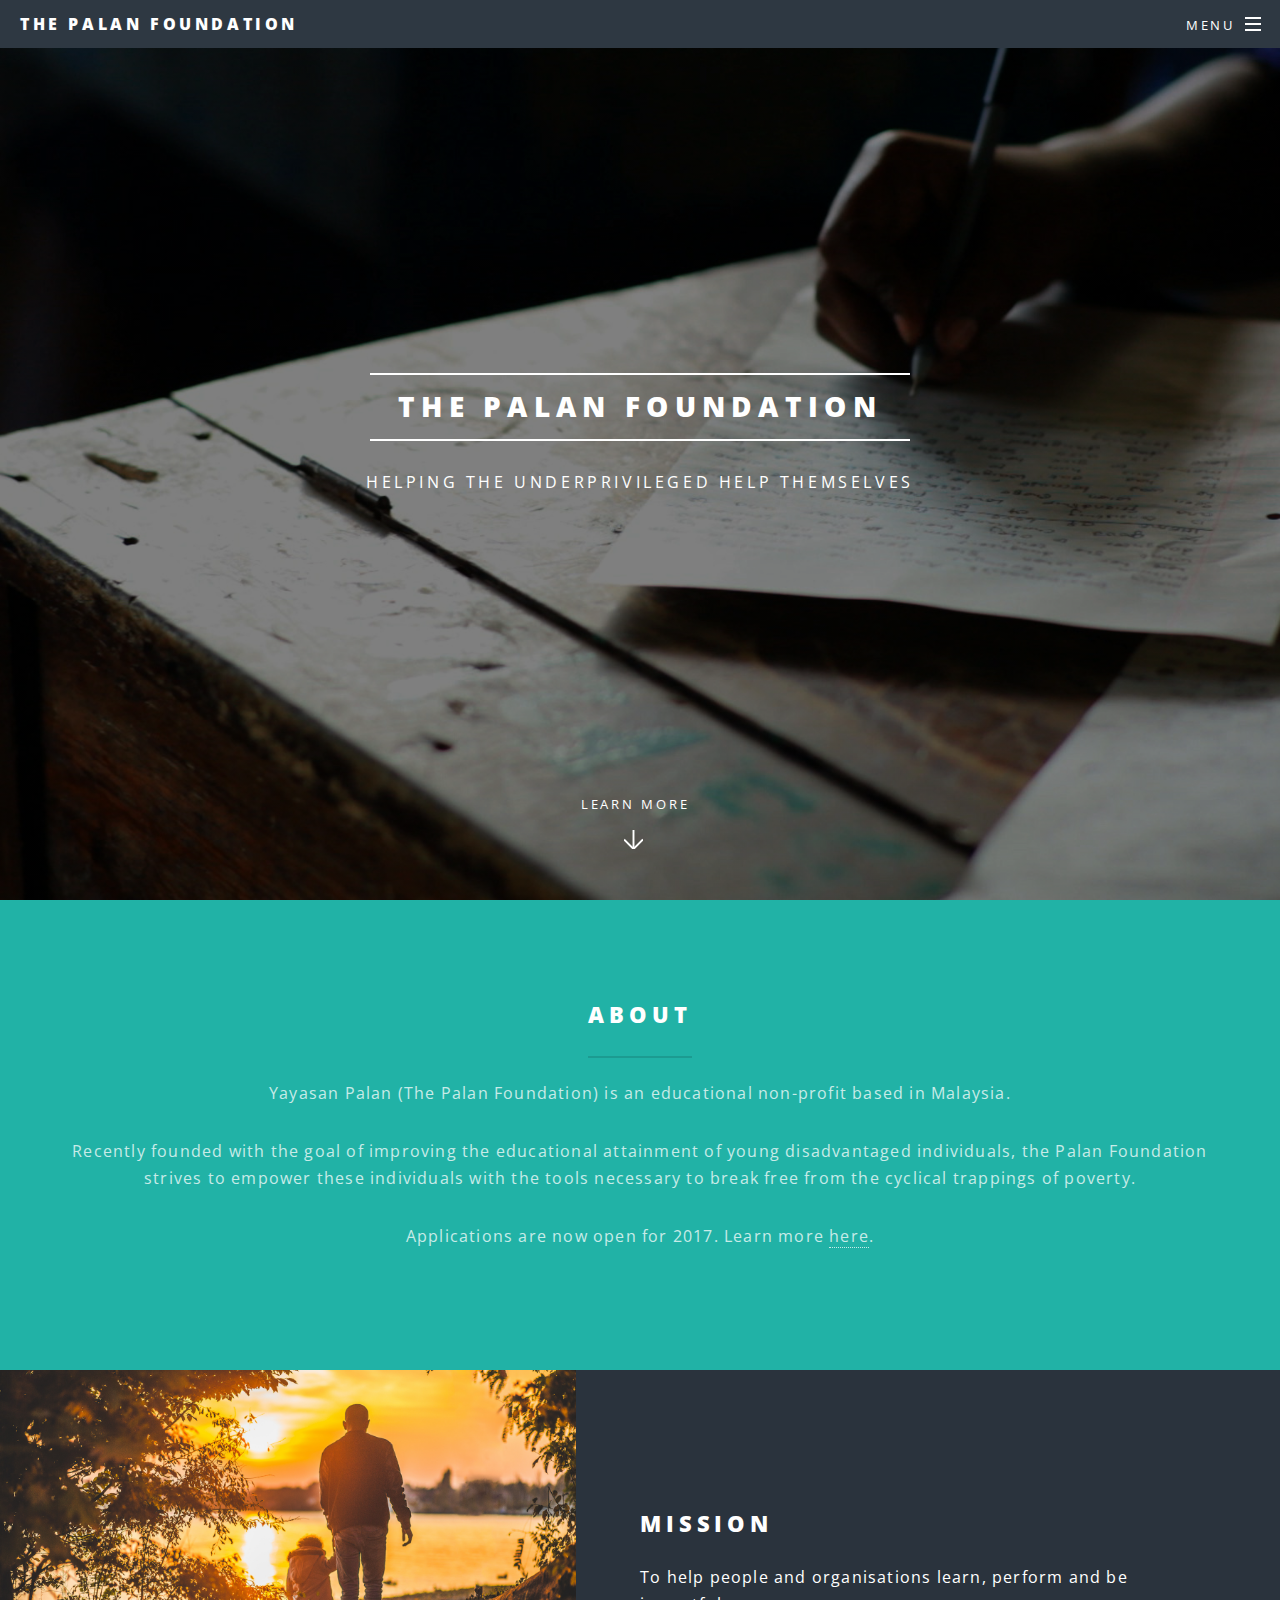
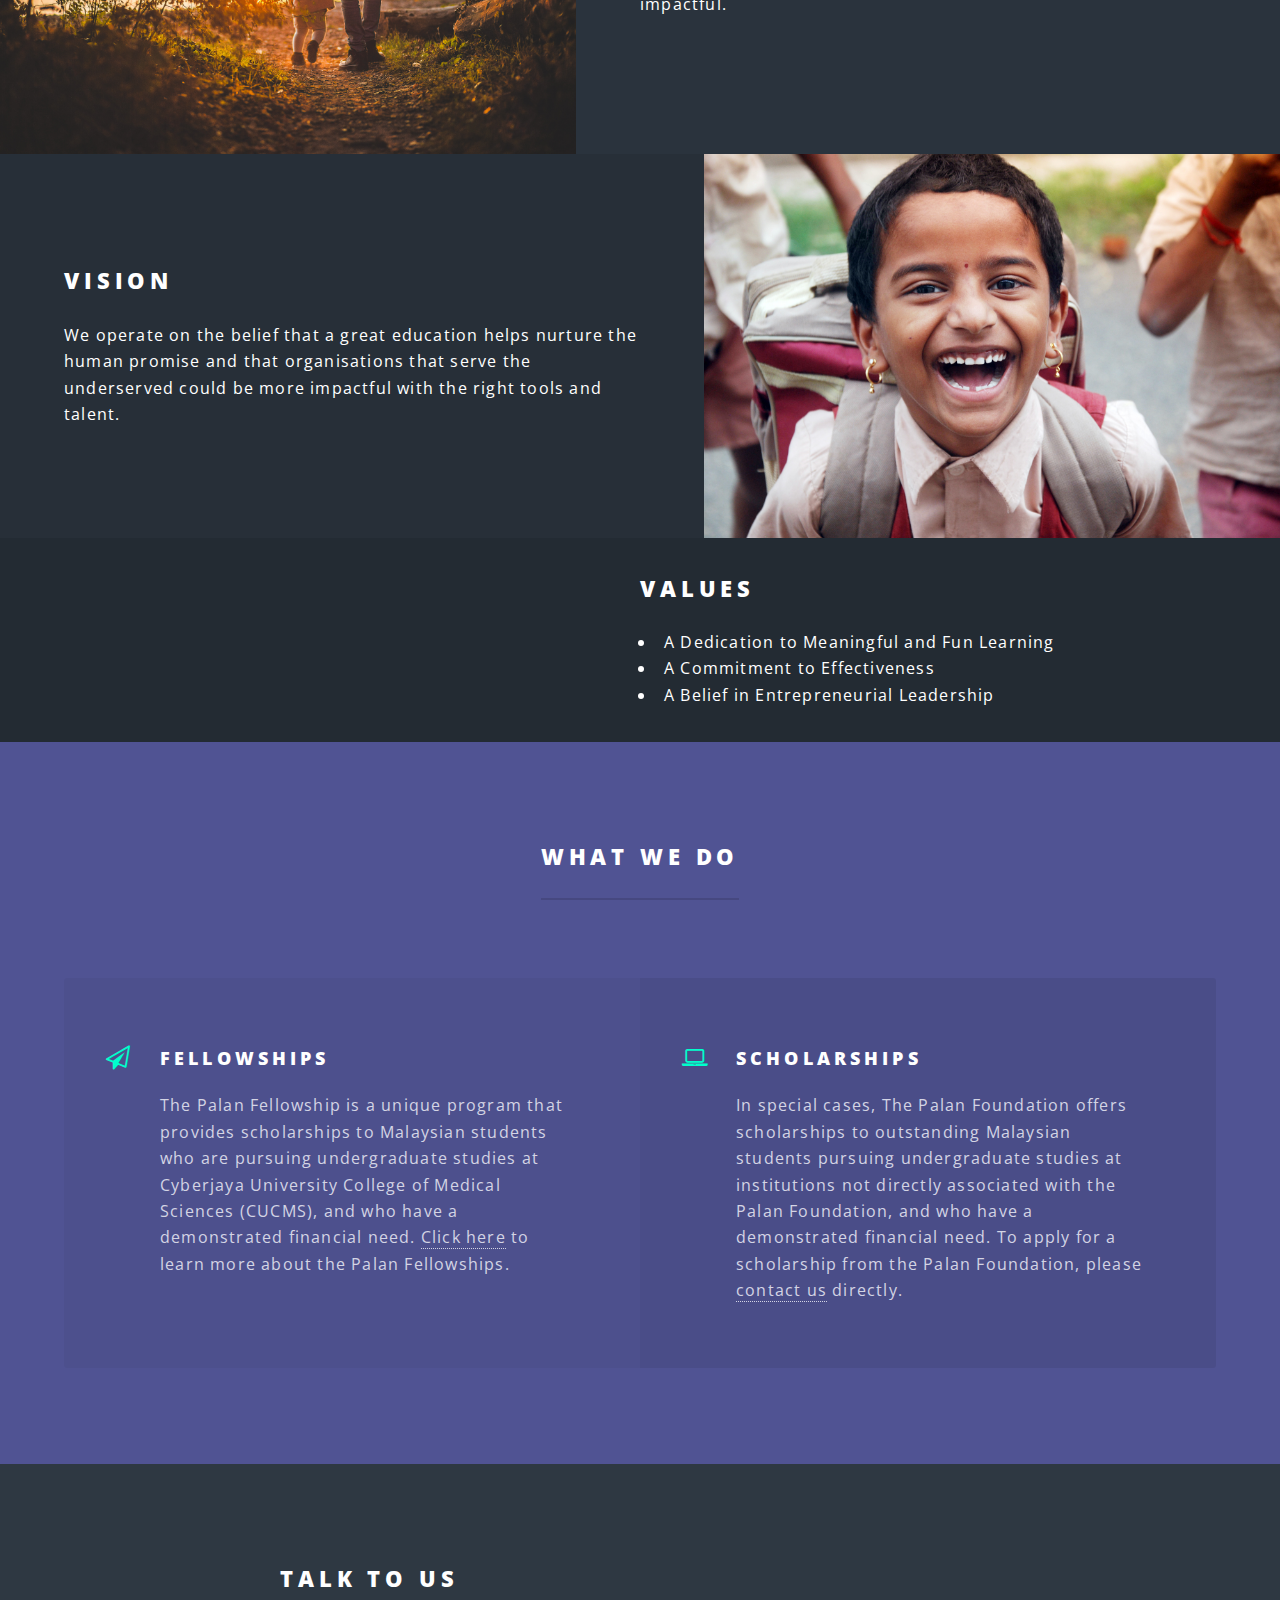
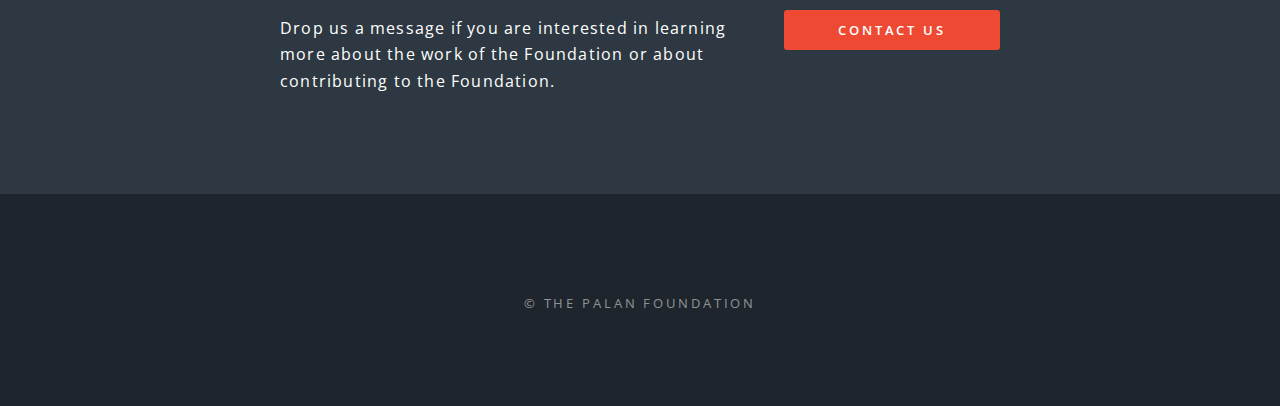
==== commit 94c1caeb: "Updated Board Page" ====
--- a/index.html
+++ b/index.html
@@ -32,7 +32,7 @@
 											<!--<li><a href="note.html">Chairman's Note</a></li>-->
 											<li><a href="fellowships.html">Palan Fellowships</a></li>
 											<!--<li><a href="scholarships.html">Scholarships</a></li>-->
-											<li><a href="board.html">Board of Trustees</a></li>
+											<li><a href="board.html">Our People</a></li>
                                             <li><a href="news.html">Recent News</a></li>
                                             <!--<li><a href="donate.html">Donate</a></li>-->
                                             <li><a href="contact.html">Contact</a></li>
@@ -57,7 +57,7 @@
 						<div class="inner">
 							<header class="major">
 								<h2>ABOUT</h2>
-								<p>The Palan Foundation (also known as Yayasan Palan) is an educational non-profit based in Malaysia.</p>
+								<p>Yayasan Palan (The Palan Foundation) is an educational non-profit based in Malaysia.</p>
                                 <p>Recently founded with the goal of improving the educational attainment of young disadvantaged individuals, the Palan Foundation strives to empower these individuals with the tools necessary to break free from the cyclical trappings of poverty.</p>
                                 <p>Applications are now open for 2017. Learn more <a href=news.html>here</a>.</p>
 							</header>
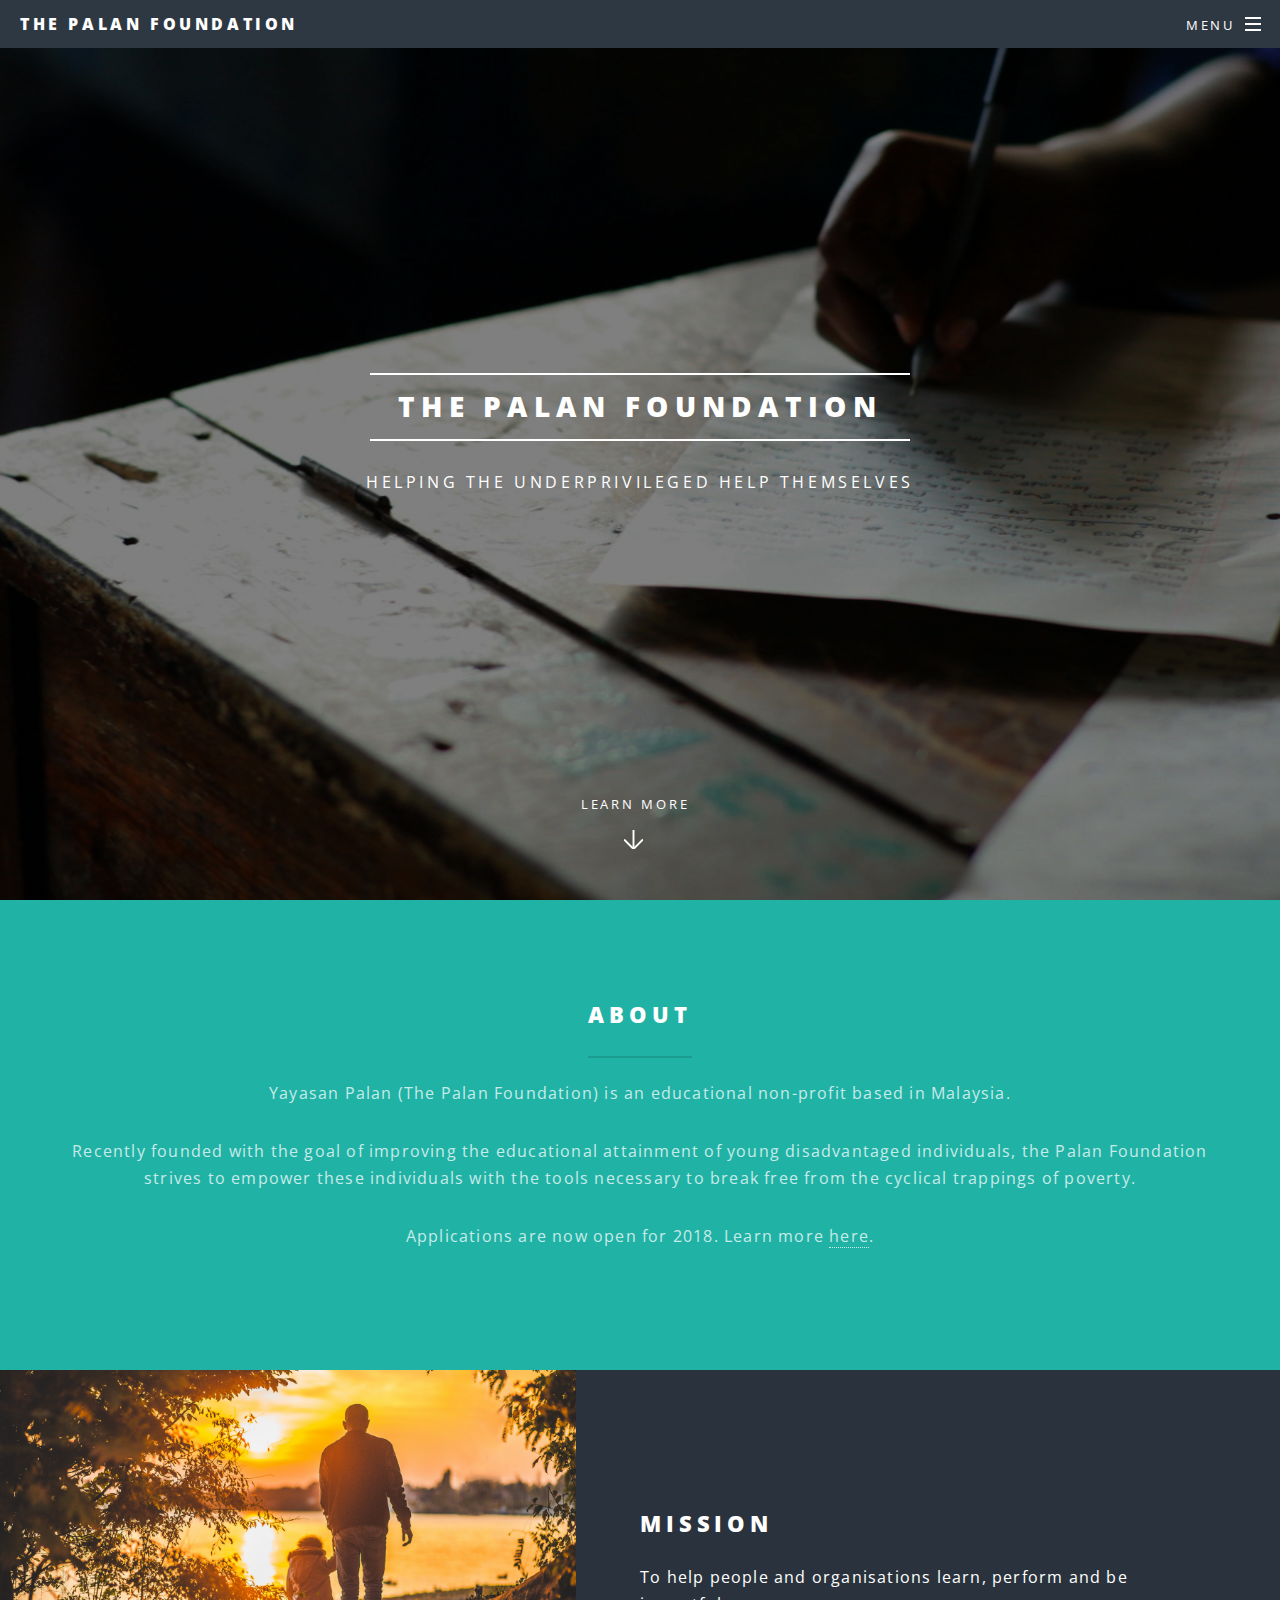
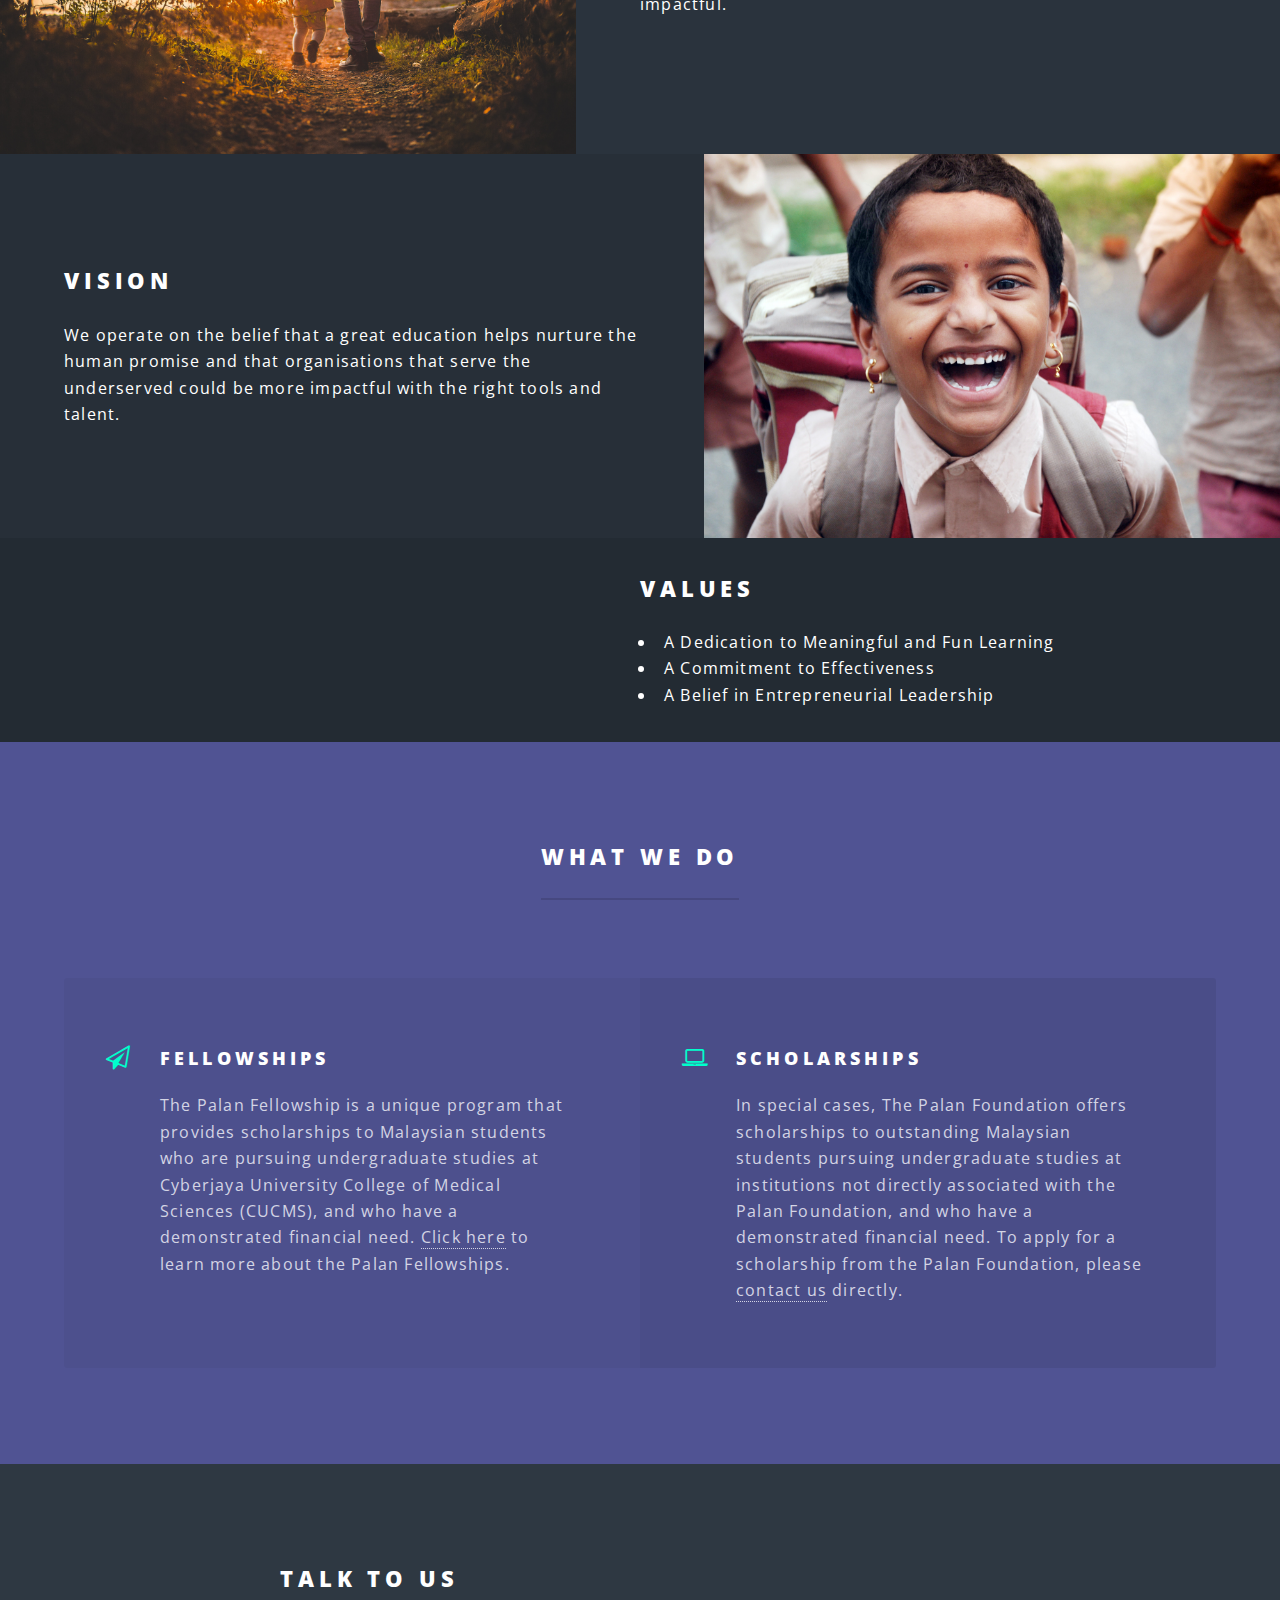
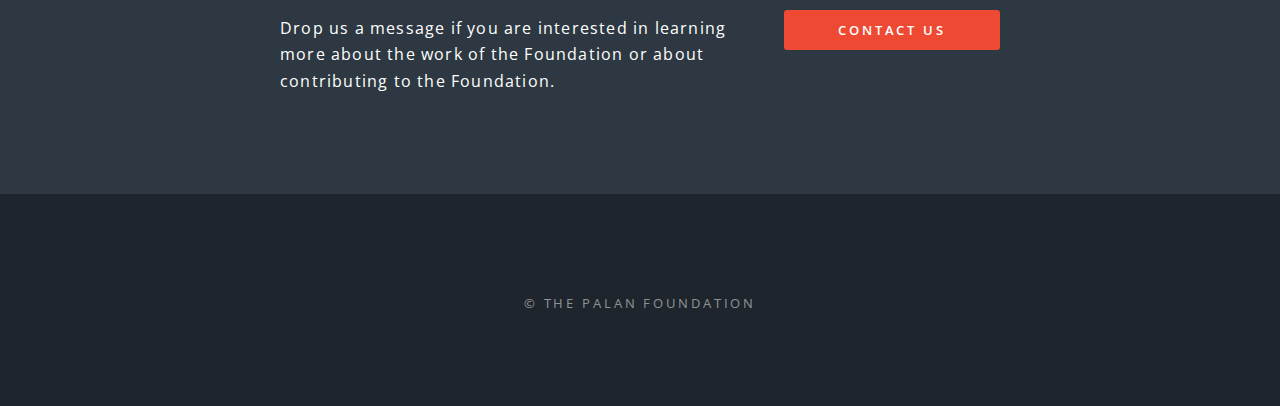
==== commit 2840ad45: "Moved old site back" ====
--- a/index.html
+++ b/index.html
@@ -59,7 +59,7 @@
 								<h2>ABOUT</h2>
 								<p>Yayasan Palan (The Palan Foundation) is an educational non-profit based in Malaysia.</p>
                                 <p>Recently founded with the goal of improving the educational attainment of young disadvantaged individuals, the Palan Foundation strives to empower these individuals with the tools necessary to break free from the cyclical trappings of poverty.</p>
-                                <p>Applications are now open for 2017. Learn more <a href=news.html>here</a>.</p>
+                                <p>Applications are now open for 2018. Learn more <a href=news.html>here</a>.</p>
 							</header>
 						</div>
 					</section>
--- a/assets/css/main.css
+++ b/assets/css/main.css
@@ -10,7 +10,13 @@
 /* Reset */
 
     #faq p{
-        color: black
+        color: black;
+    }
+
+    #faq li{
+        padding-top: 0em;
+        font-size: 0.95em;
+        color: black:
     }
 
 	html, body, div, span, applet, object, iframe, h1, h2, h3, h4, h5, h6, p, blockquote, pre, a, abbr, acronym, address, big, cite, code, del, dfn, em, img, ins, kbd, q, s, samp, small, strike, strong, sub, sup, tt, var, b, u, i, center, dl, dt, dd, ol, ul, li, fieldset, form, label, legend, table, caption, tbody, tfoot, thead, tr, th, td, article, aside, canvas, details, embed, figure, figcaption, footer, header, hgroup, menu, nav, output, ruby, section, summary, time, mark, audio, video {
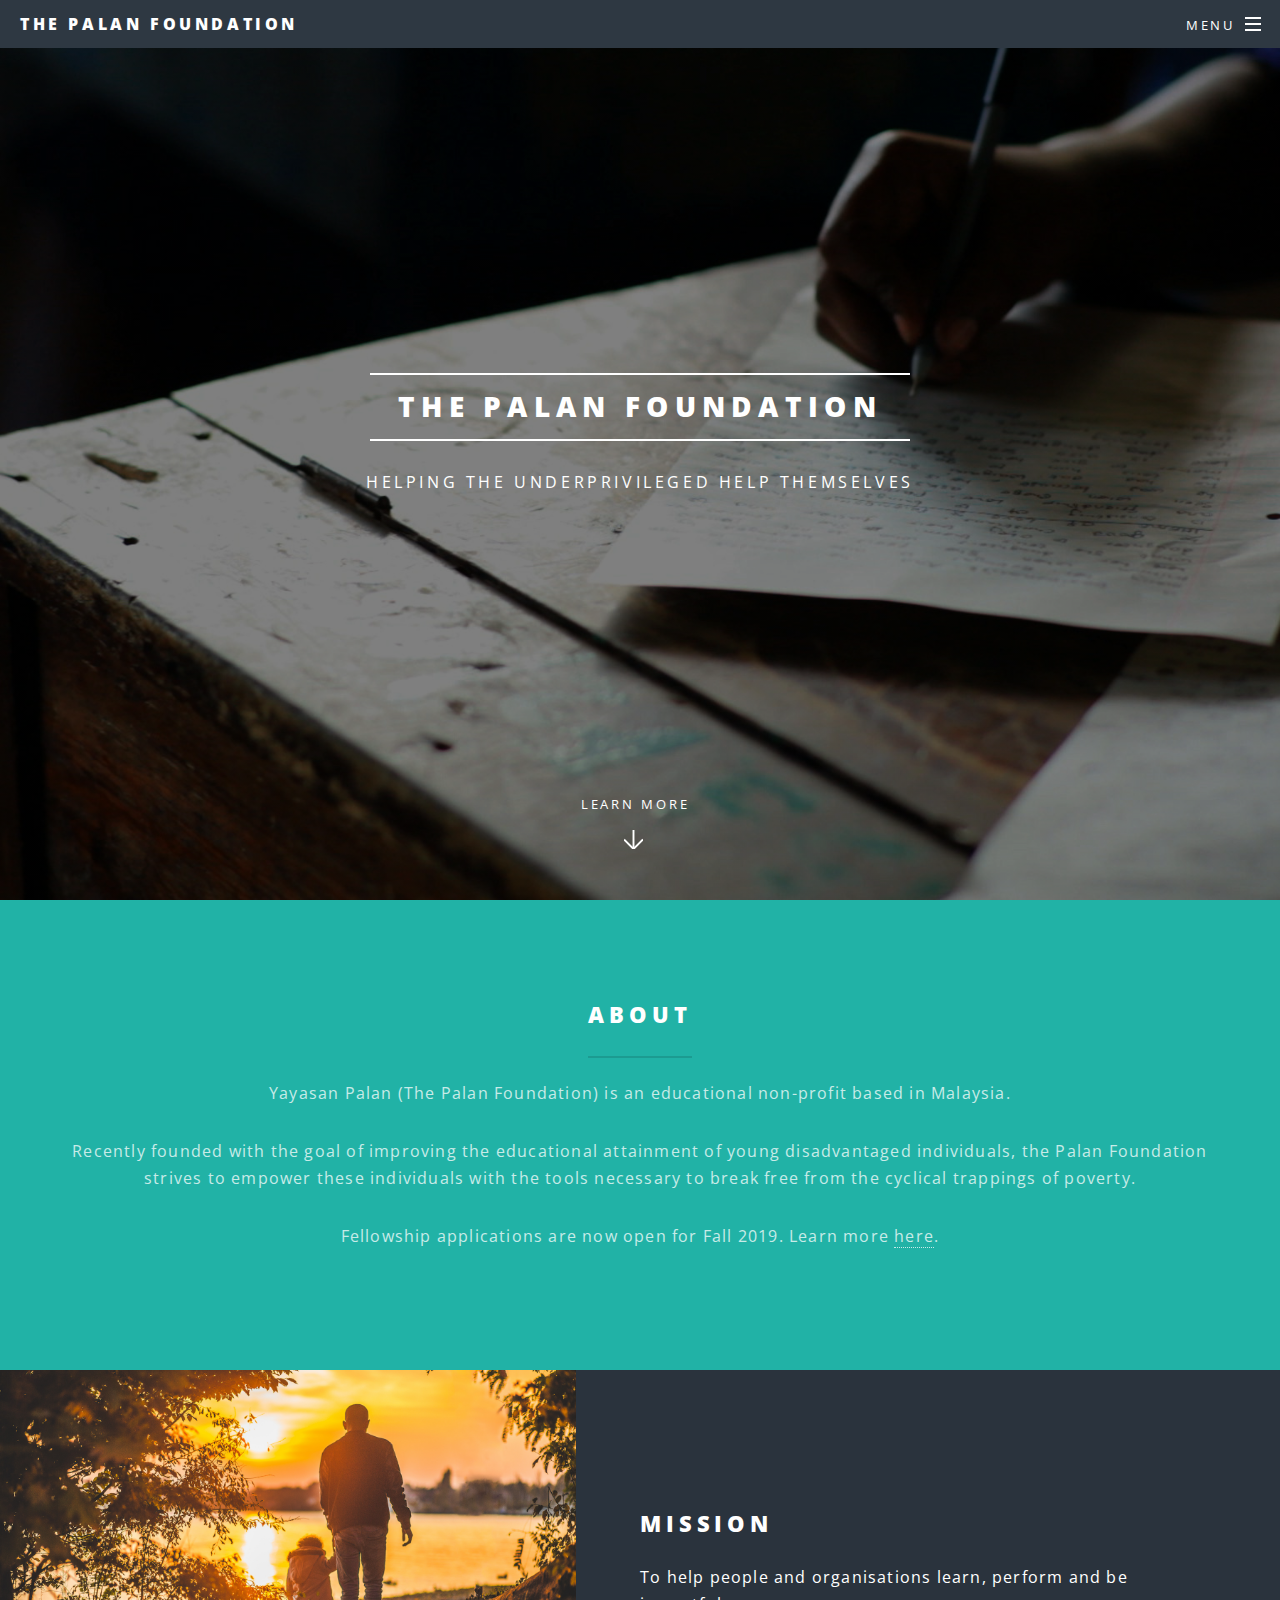
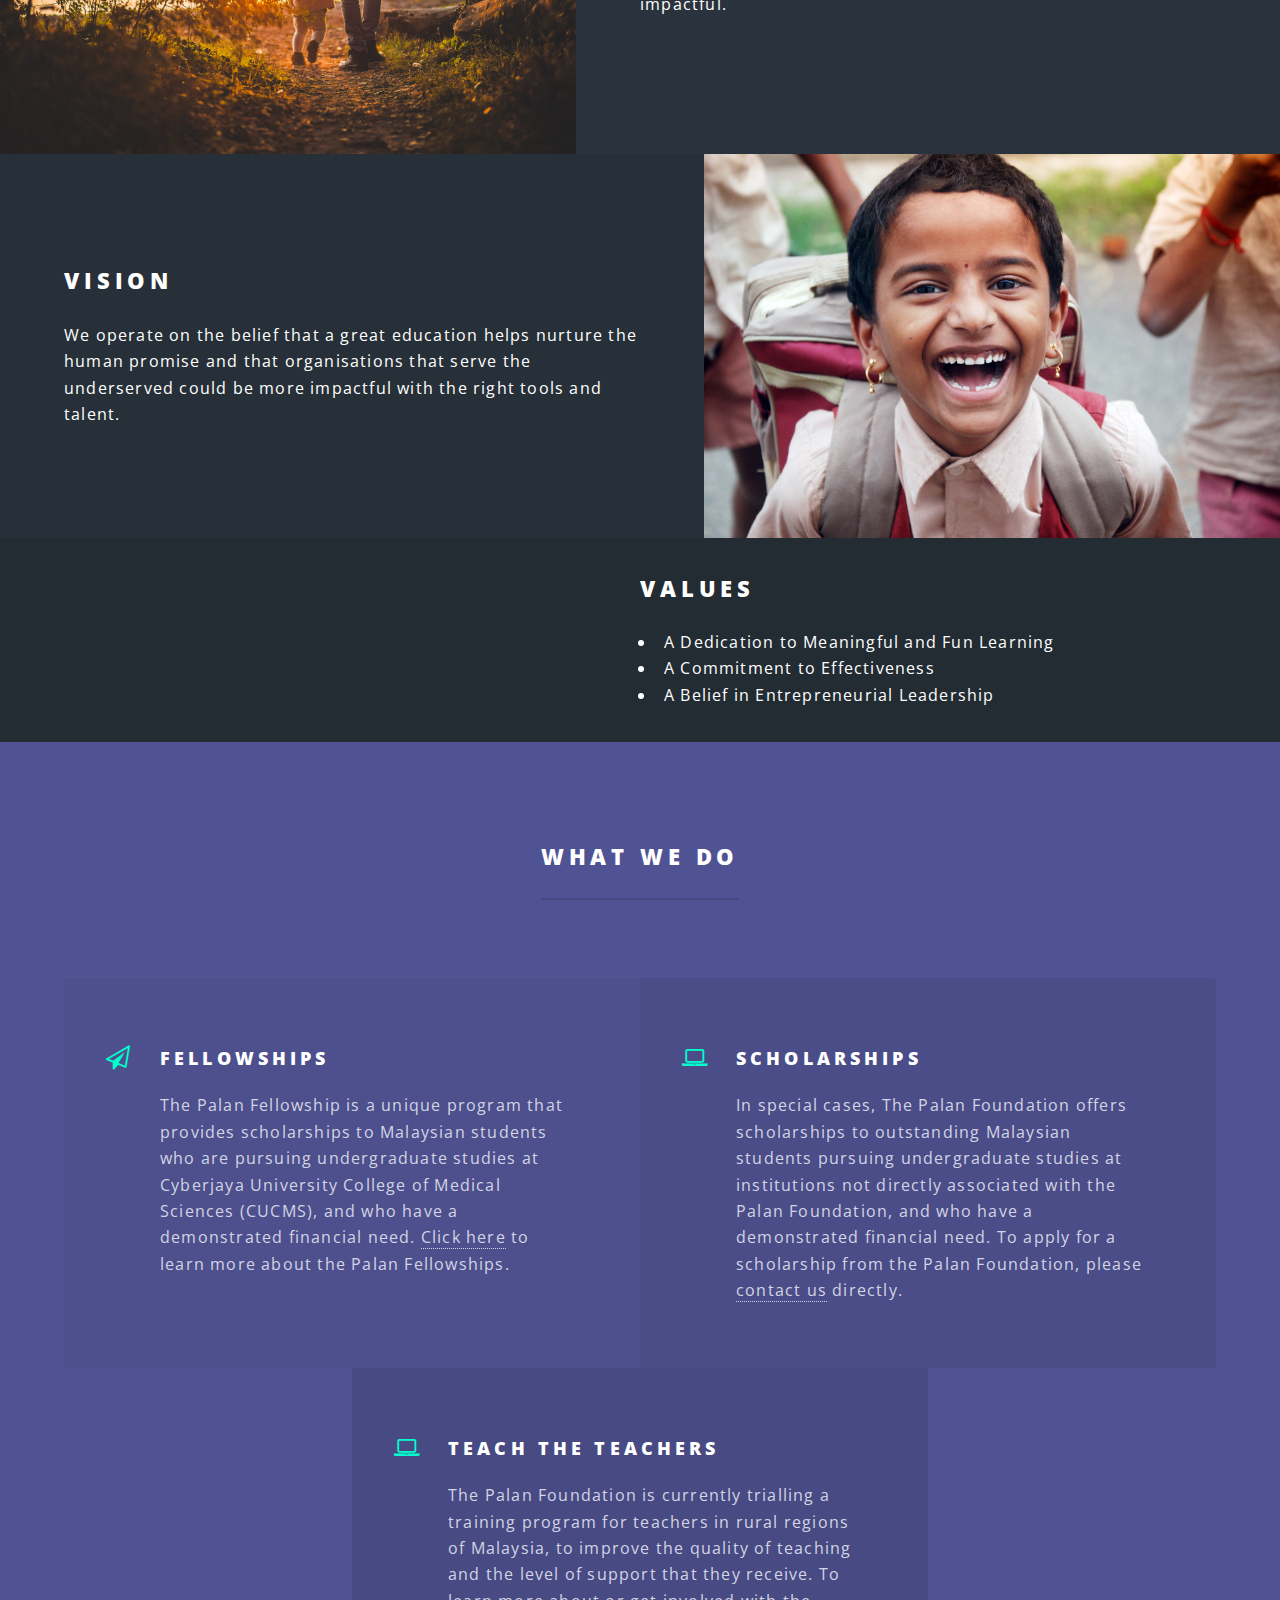
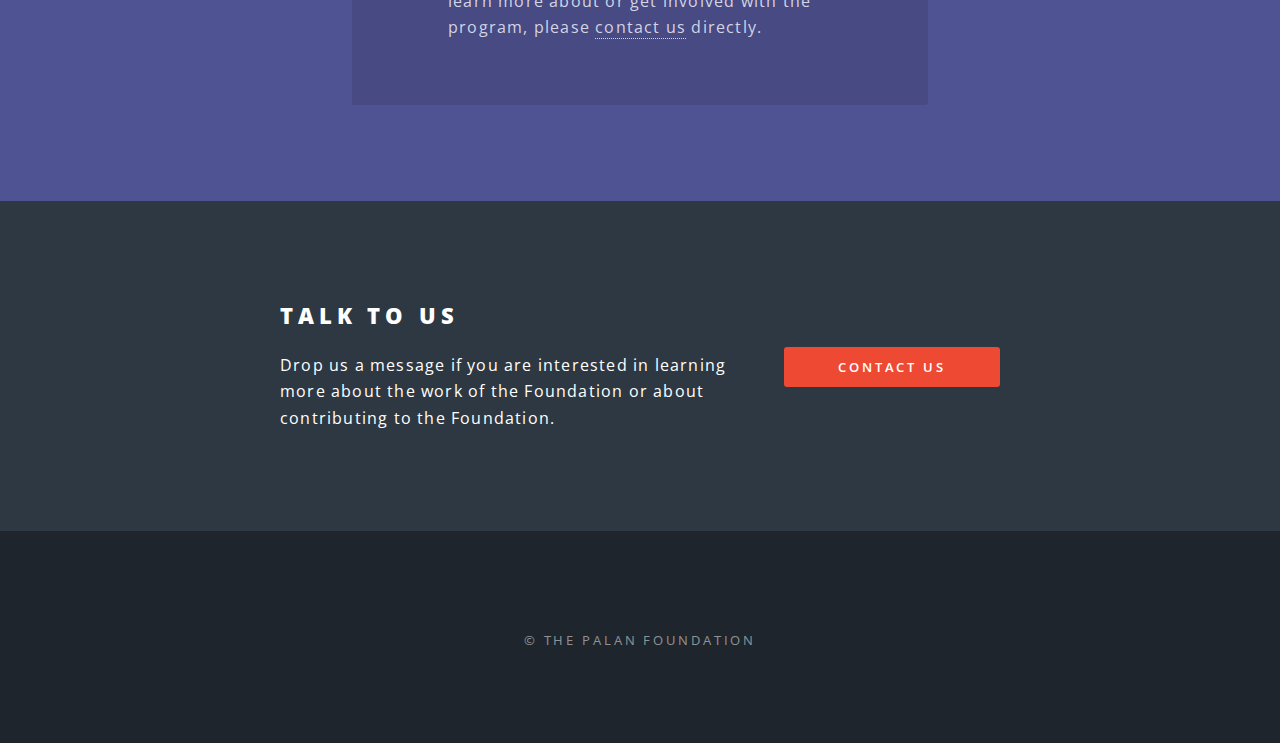
==== commit e3788e00: "2019 updates" ====
--- a/index.html
+++ b/index.html
@@ -31,7 +31,7 @@
 											<li><a href="index.html">Home</a></li>
 											<!--<li><a href="note.html">Chairman's Note</a></li>-->
 											<li><a href="fellowships.html">Palan Fellowships</a></li>
-											<!--<li><a href="scholarships.html">Scholarships</a></li>-->
+											<li><a href="mbbs-scholarship.html">MBBS Scholarships</a></li>
 											<li><a href="board.html">Our People</a></li>
                                             <li><a href="news.html">Recent News</a></li>
                                             <!--<li><a href="donate.html">Donate</a></li>-->
@@ -59,7 +59,7 @@
 								<h2>ABOUT</h2>
 								<p>Yayasan Palan (The Palan Foundation) is an educational non-profit based in Malaysia.</p>
                                 <p>Recently founded with the goal of improving the educational attainment of young disadvantaged individuals, the Palan Foundation strives to empower these individuals with the tools necessary to break free from the cyclical trappings of poverty.</p>
-                                <p>Applications are now open for 2018. Learn more <a href=news.html>here</a>.</p>
+                                <p>Fellowship applications are now open for Fall 2019. Learn more <a href=news.html>here</a>.</p>
 							</header>
 						</div>
 					</section>
@@ -67,19 +67,19 @@
 				<!-- Two -->
 					<section id="two" class="wrapper alt style2">
 						<section class="spotlight">
-							<div class="image"><img src="images/pic01.jpg" alt="" /></div><div class="content">
+							<div class="image"><img src="old_images/pic01.jpg" alt="" /></div><div class="content">
 								<h2>Mission</h2>
 								<p> To help people and organisations learn, perform and be impactful.</p>
 							</div>
 						</section>
 						<section class="spotlight">
-							<div class="image"><img src="images/pic02.jpg" alt="" /></div><div class="content">
+							<div class="image"><img src="old_images/pic02.jpg" alt="" /></div><div class="content">
 								<h2>Vision</h2>
 								<p>We  operate on the belief that a  great  education  helps  nurture  the  human  promise and that organisations that serve the underserved could be more impactful with the right tools and  talent.</p>
 							</div>
 						</section>
 						<section class="spotlight">
-							<div class="image"><img src="images/pic03.jpg" alt="" /></div><div class="content">
+							<div class="image"><img src="old_images/pic03.jpg" alt="" /></div><div class="content">
 								<h2>Values</h2>
 								<ul><li>A Dedication to Meaningful and Fun Learning</li>
                                     <li>A Commitment to Effectiveness</li>
@@ -103,6 +103,10 @@
 								<li class="icon fa-laptop">
 									<h3>Scholarships</h3>
                                     <p>In special cases, The Palan Foundation offers scholarships to outstanding Malaysian students pursuing undergraduate studies at institutions not directly associated with the Palan Foundation, and who have a demonstrated financial need. To apply for a scholarship from the Palan Foundation, please <a href=contact.html>contact us</a> directly.</p>
+								</li>
+                                <li class="icon fa-laptop">
+									<h3>Teach the Teachers</h3>
+                                    <p>The Palan Foundation is currently trialling a training program for teachers in rural regions of Malaysia, to improve the quality of teaching and the level of support that they receive. To learn more about or get involved with the program, please <a href=contact.html>contact us</a> directly.</p>
 								</li>
 							</ul>
 						</div>
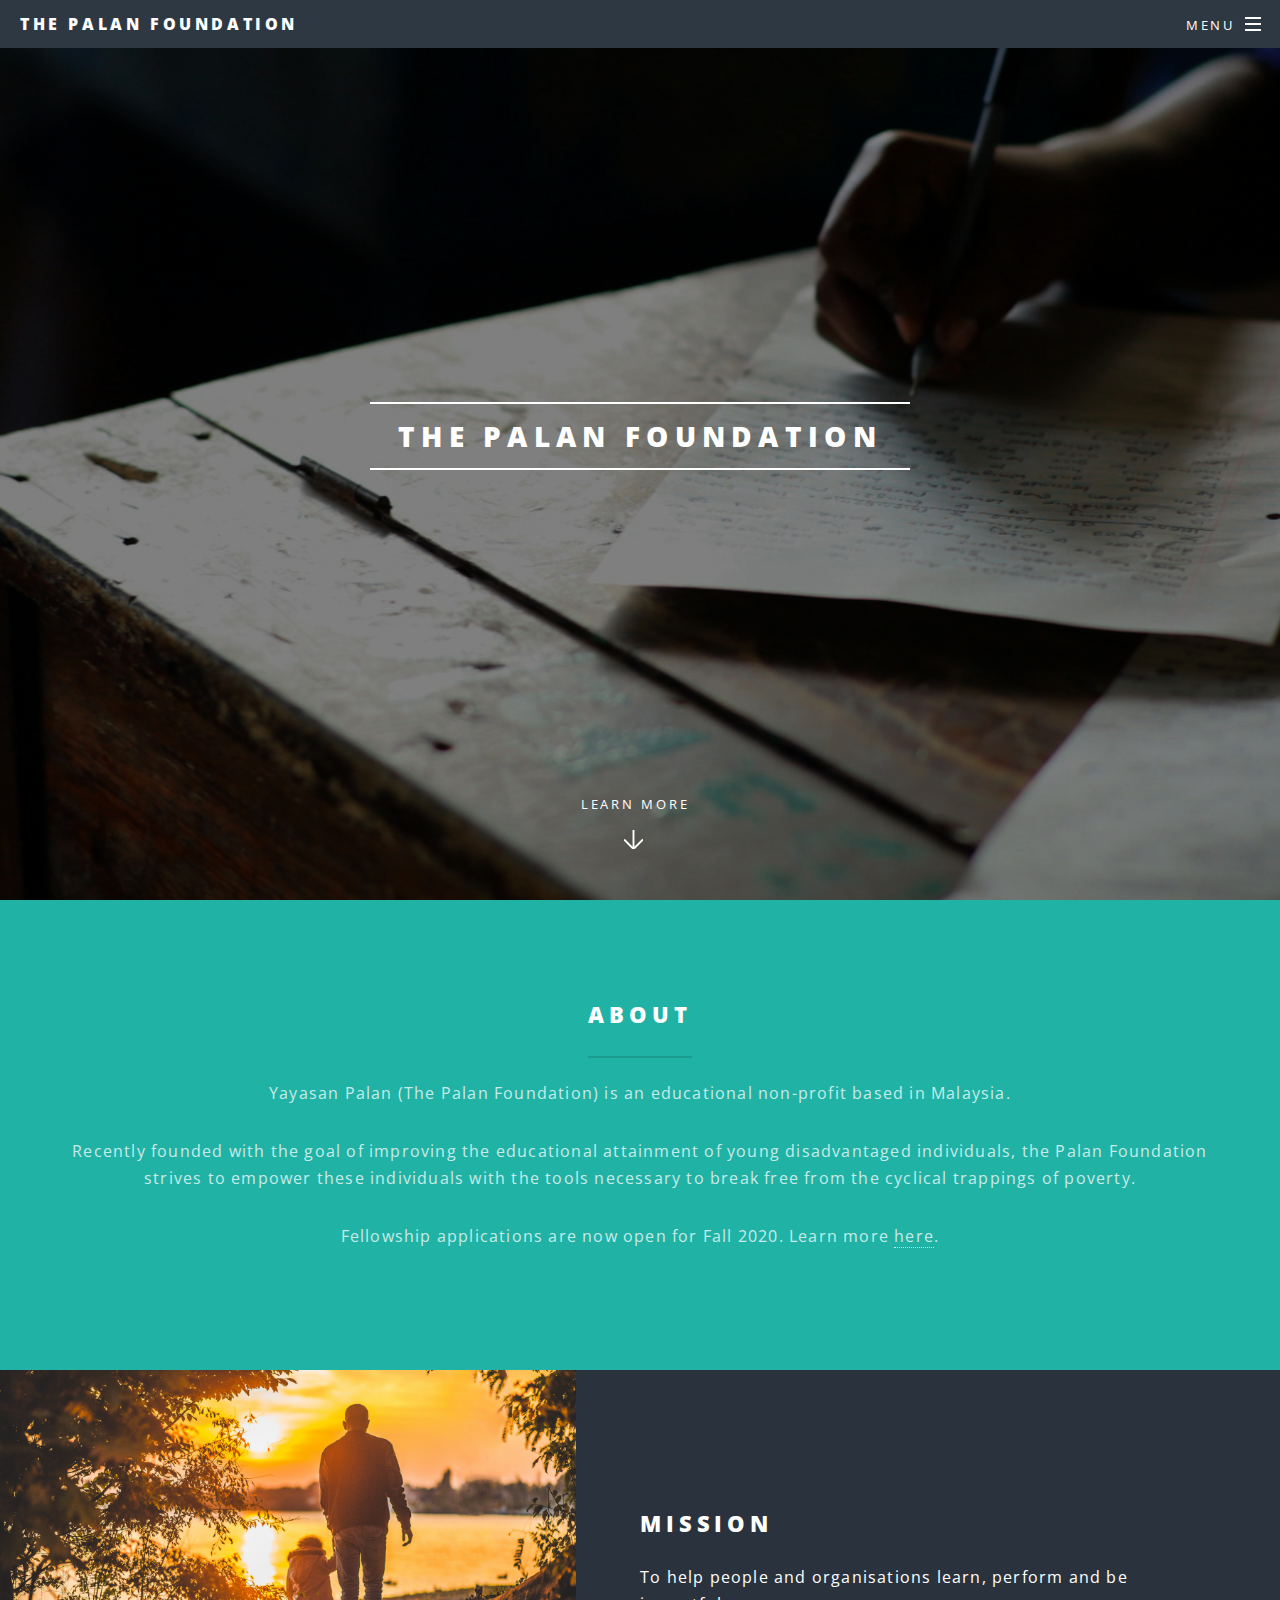
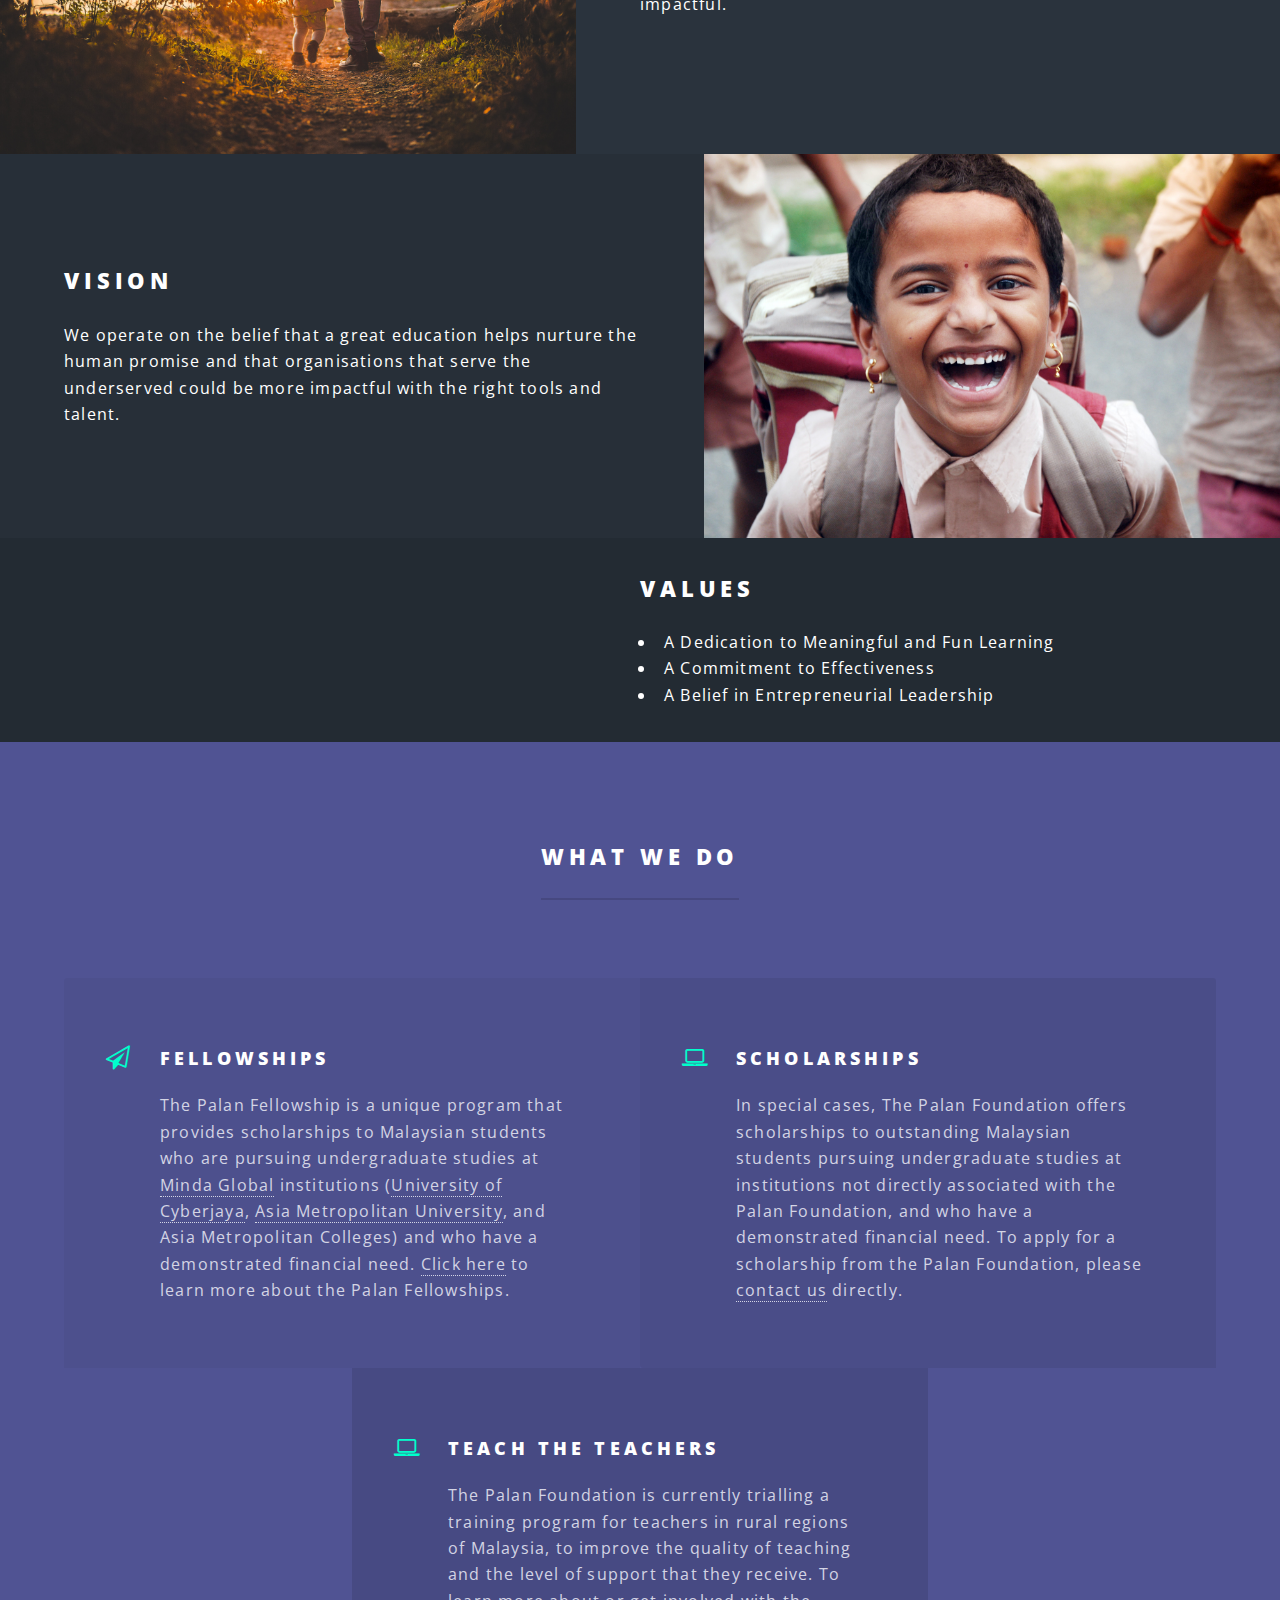
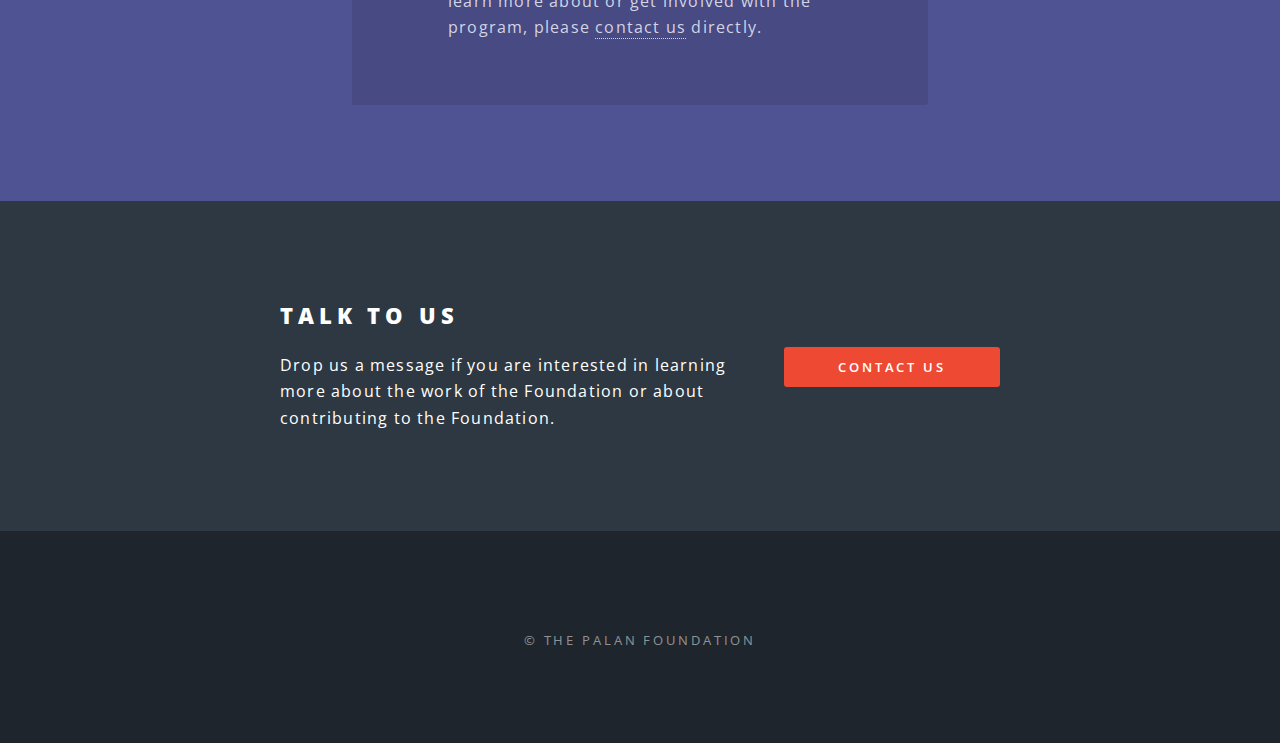
==== commit d732a6a6: "2020 update" ====
--- a/index.html
+++ b/index.html
@@ -29,12 +29,9 @@
 									<div id="menu">
 										<ul>
 											<li><a href="index.html">Home</a></li>
-											<!--<li><a href="note.html">Chairman's Note</a></li>-->
 											<li><a href="fellowships.html">Palan Fellowships</a></li>
 											<li><a href="mbbs-scholarship.html">MBBS Scholarships</a></li>
 											<li><a href="board.html">Our People</a></li>
-                                            <li><a href="news.html">Recent News</a></li>
-                                            <!--<li><a href="donate.html">Donate</a></li>-->
                                             <li><a href="contact.html">Contact</a></li>
 										</ul>
 									</div>
@@ -47,7 +44,6 @@
 					<section id="banner">
 						<div class="inner">
 							<h2>The Palan Foundation</h2>
-							<p>Helping the underprivileged help themselves</p>
 						</div>
 						<a href="#one" class="more scrolly">Learn More</a>
 					</section>
@@ -59,7 +55,7 @@
 								<h2>ABOUT</h2>
 								<p>Yayasan Palan (The Palan Foundation) is an educational non-profit based in Malaysia.</p>
                                 <p>Recently founded with the goal of improving the educational attainment of young disadvantaged individuals, the Palan Foundation strives to empower these individuals with the tools necessary to break free from the cyclical trappings of poverty.</p>
-                                <p>Fellowship applications are now open for Fall 2019. Learn more <a href=news.html>here</a>.</p>
+                                <p>Fellowship applications are now open for Fall 2020. Learn more <a href=fellowships.html>here</a>.</p>
 							</header>
 						</div>
 					</section>
@@ -98,7 +94,7 @@
 							<ul class="features">
 								<li class="icon fa-paper-plane-o">
                                     <h3>Fellowships</h3>
-                                    <p>The Palan Fellowship is a unique program that provides  scholarships  to  Malaysian  students  who  are  pursuing  undergraduate  studies  at Cyberjaya  University  College  of  Medical  Sciences  (CUCMS),  and  who  have a demonstrated financial need. <a href="fellowships.html">Click here</a> to learn more about the Palan Fellowships.</p>
+                                    <p>The Palan Fellowship is a unique program that provides  scholarships  to  Malaysian  students  who  are  pursuing  undergraduate  studies  at <a href=http://mindaglobal.com.my/ target="_blank">Minda Global</a> institutions (<a href=http://cyberjaya.edu.my/ target="_blank">University of Cyberjaya</a>, <a href=http://www.amu.edu.my/ target="_blank">Asia Metropolitan University</a>, and Asia Metropolitan Colleges)  and  who  have a demonstrated financial need. <a href="fellowships.html">Click here</a> to learn more about the Palan Fellowships.</p>
 								</li>
 								<li class="icon fa-laptop">
 									<h3>Scholarships</h3>
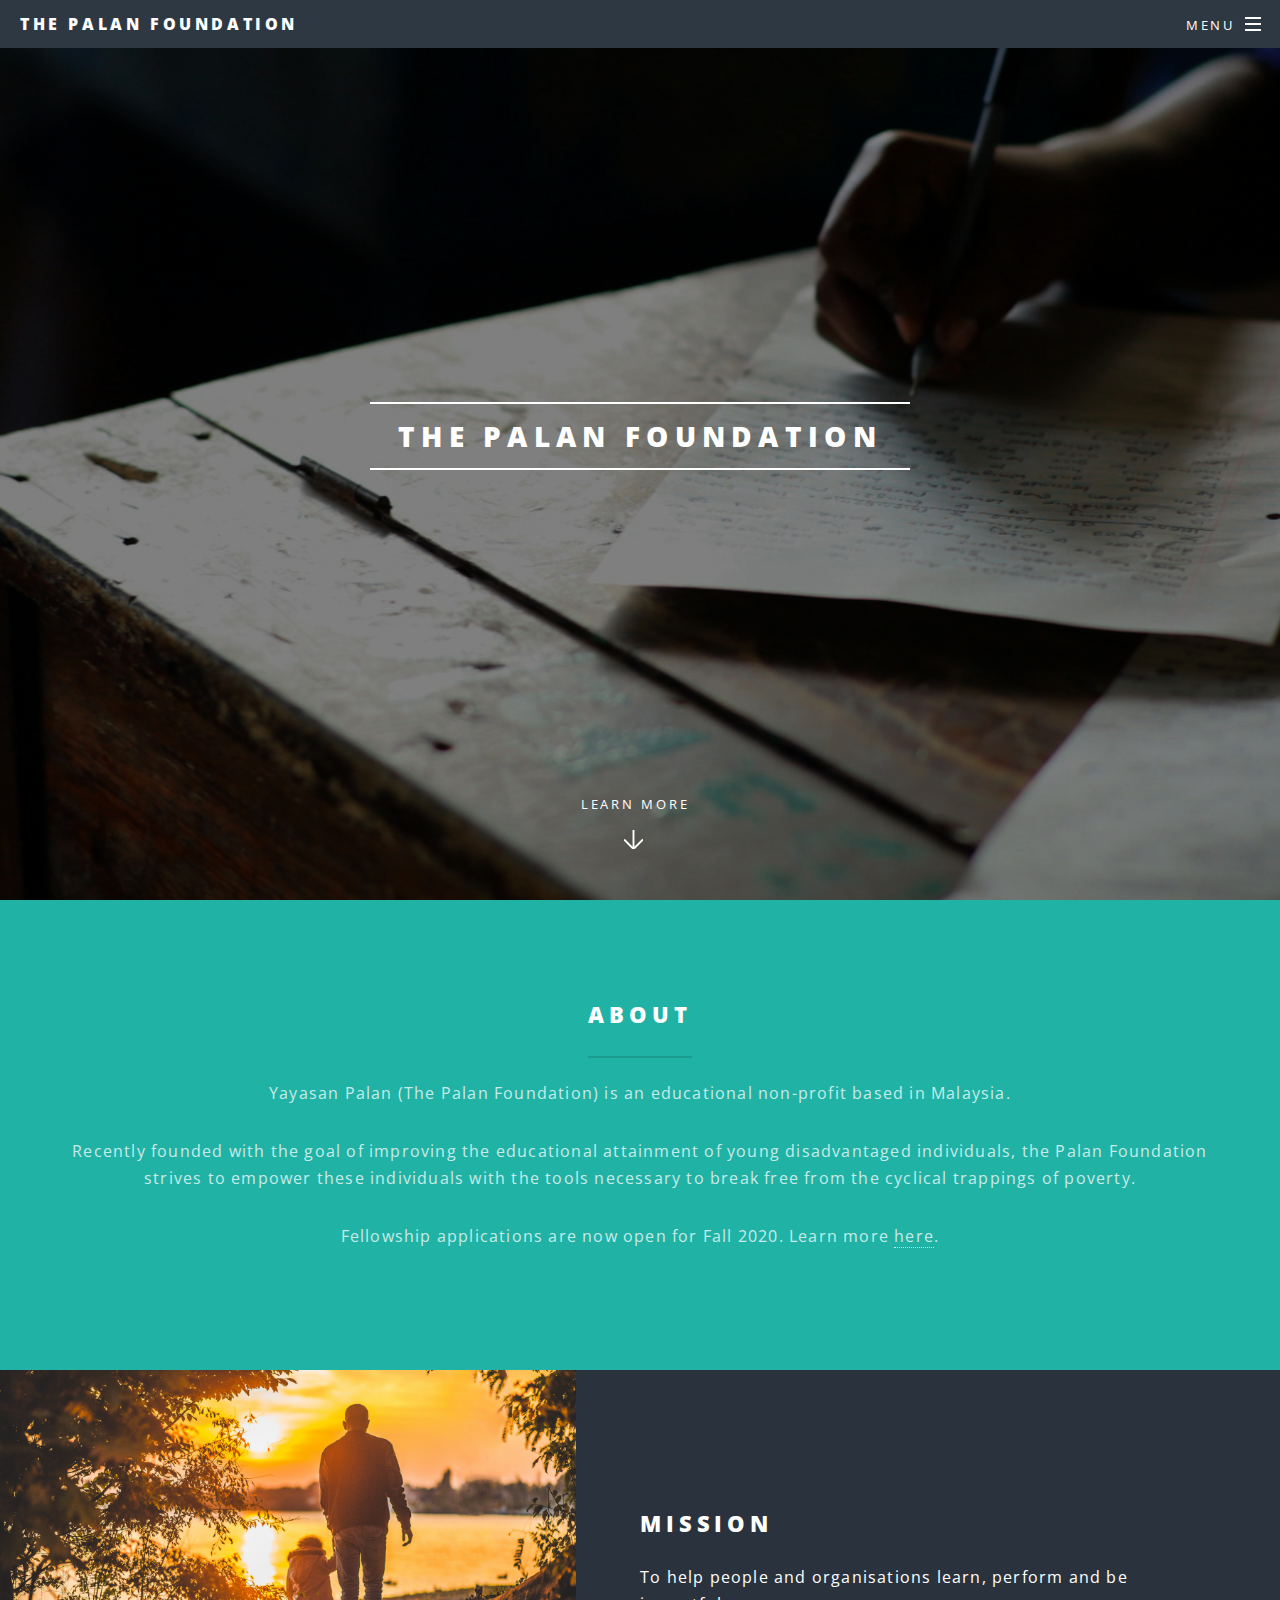
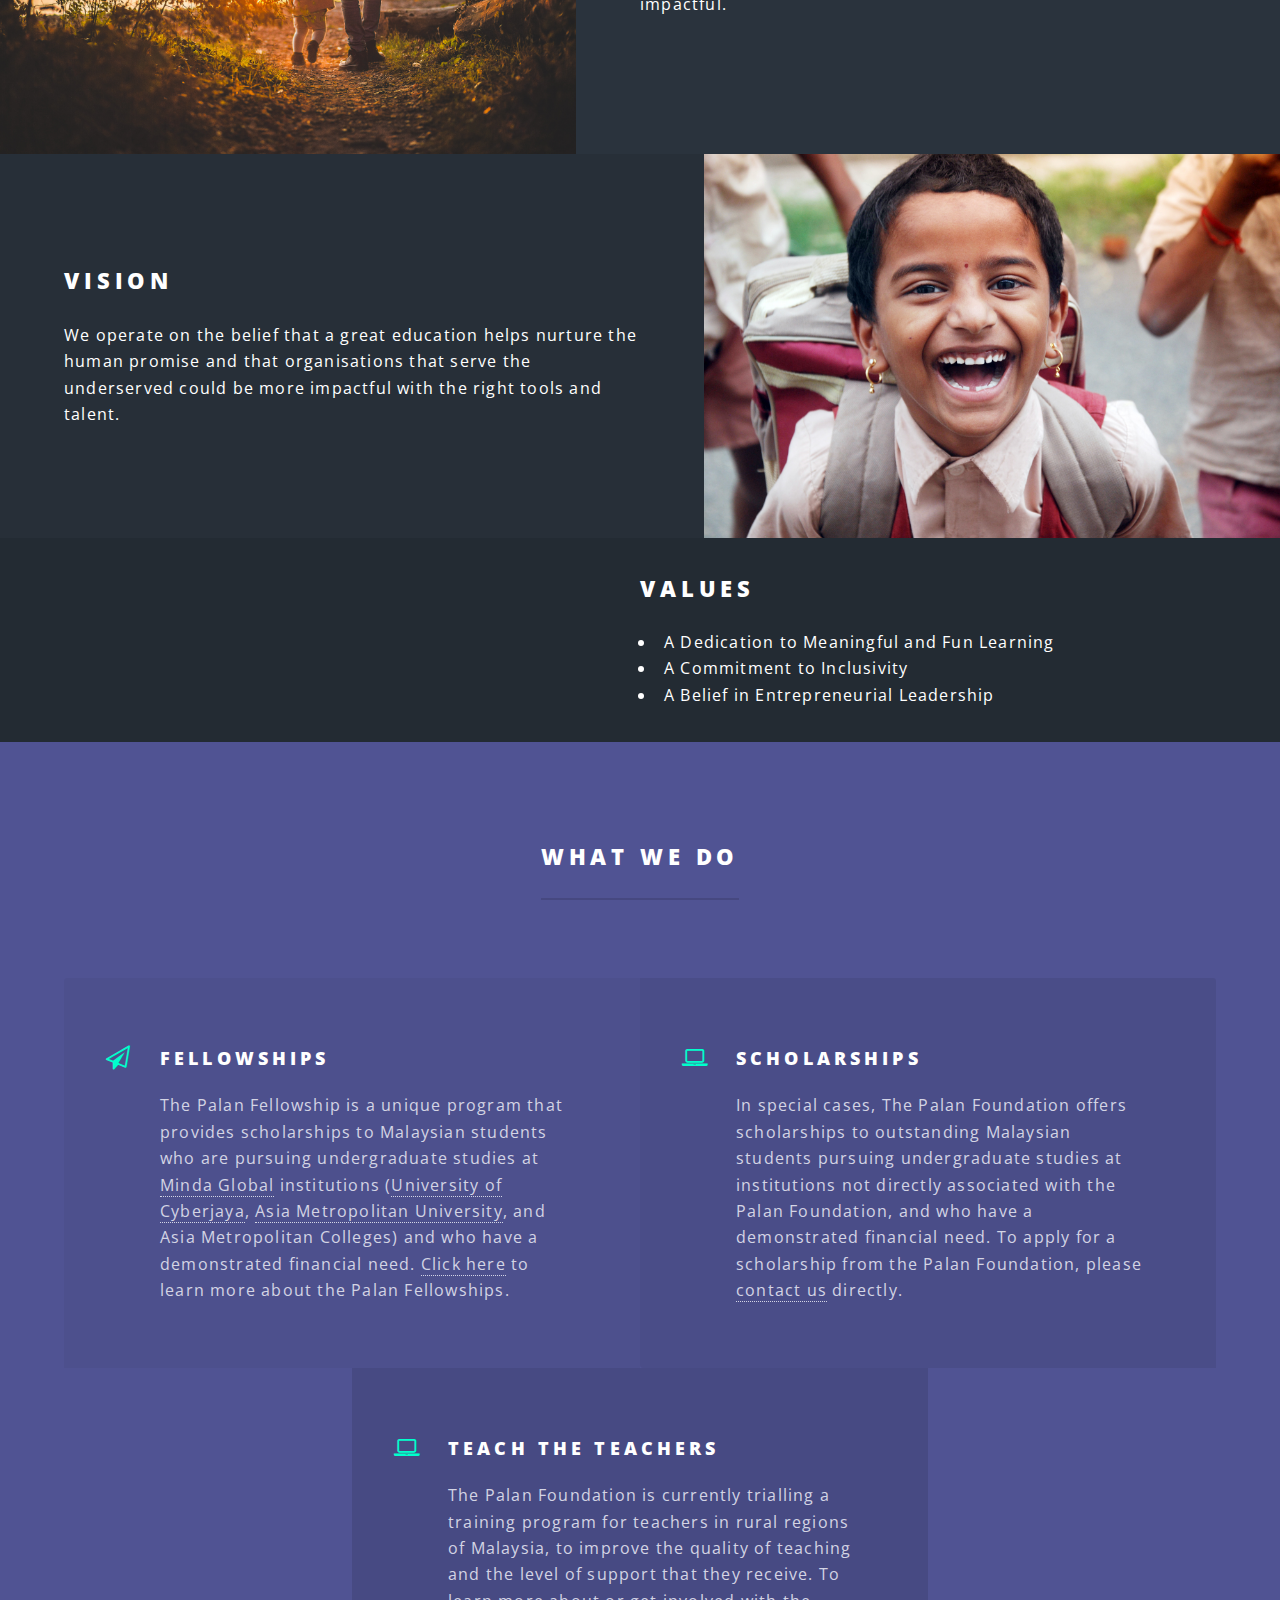
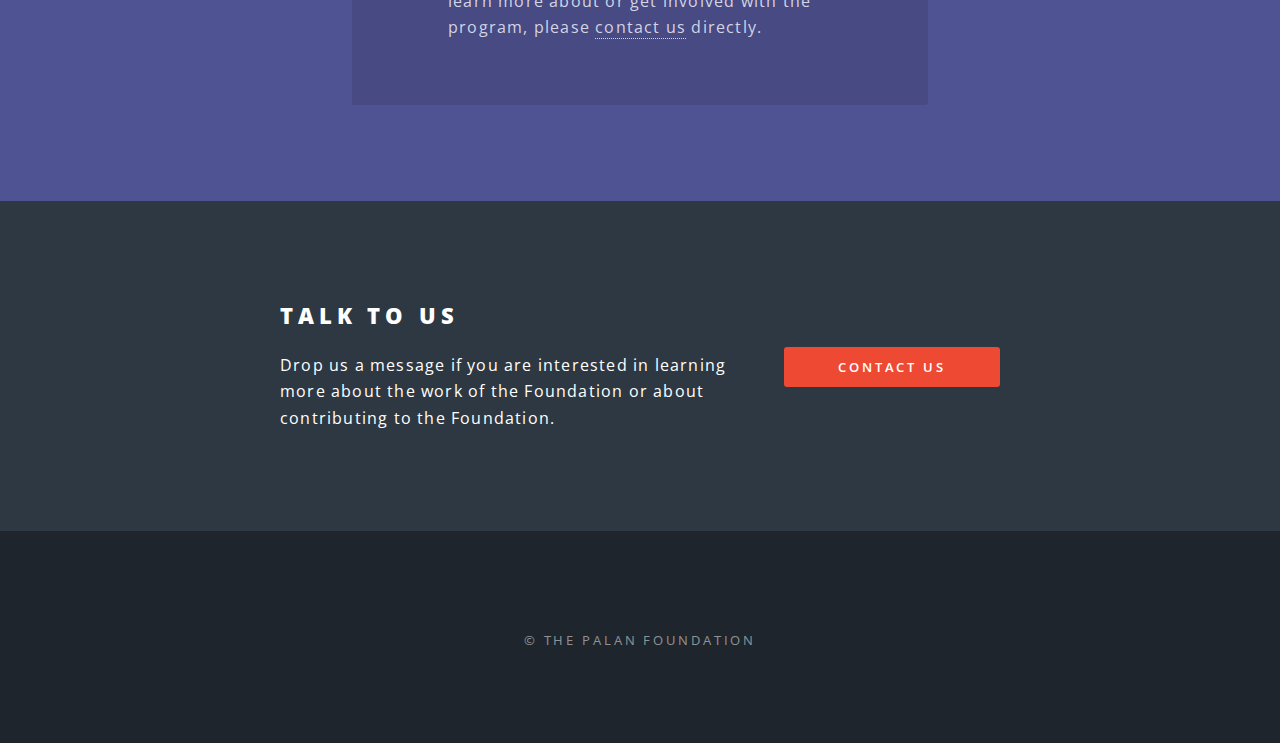
==== commit 5e94c526: "minor change" ====
--- a/index.html
+++ b/index.html
@@ -78,7 +78,7 @@
 							<div class="image"><img src="old_images/pic03.jpg" alt="" /></div><div class="content">
 								<h2>Values</h2>
 								<ul><li>A Dedication to Meaningful and Fun Learning</li>
-                                    <li>A Commitment to Effectiveness</li>
+                                    <li>A Commitment to Inclusivity</li>
                                     <li>A Belief in Entrepreneurial Leadership</li>
                                 </ul>
 							</div>
@@ -142,4 +142,4 @@
 			<script src="assets/js/main.js"></script>
 
 	</body>
-</html>+</html>
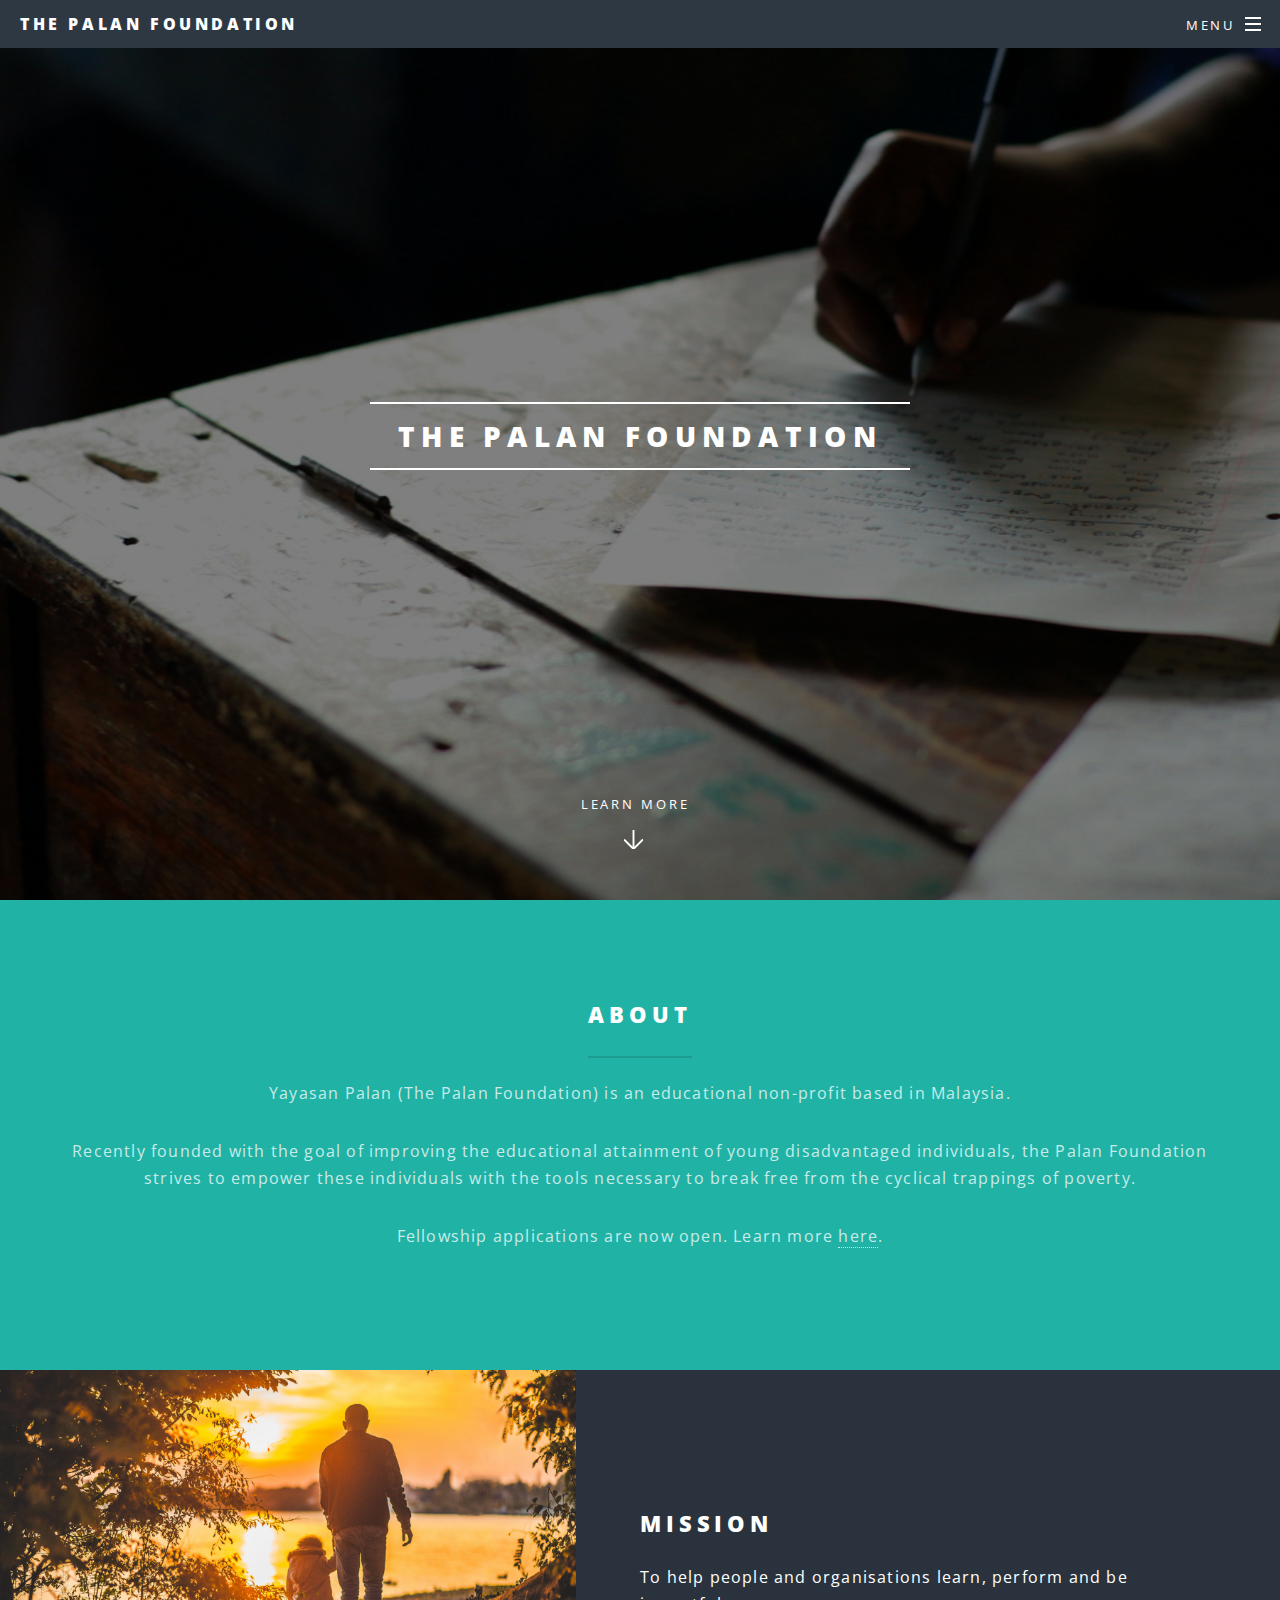
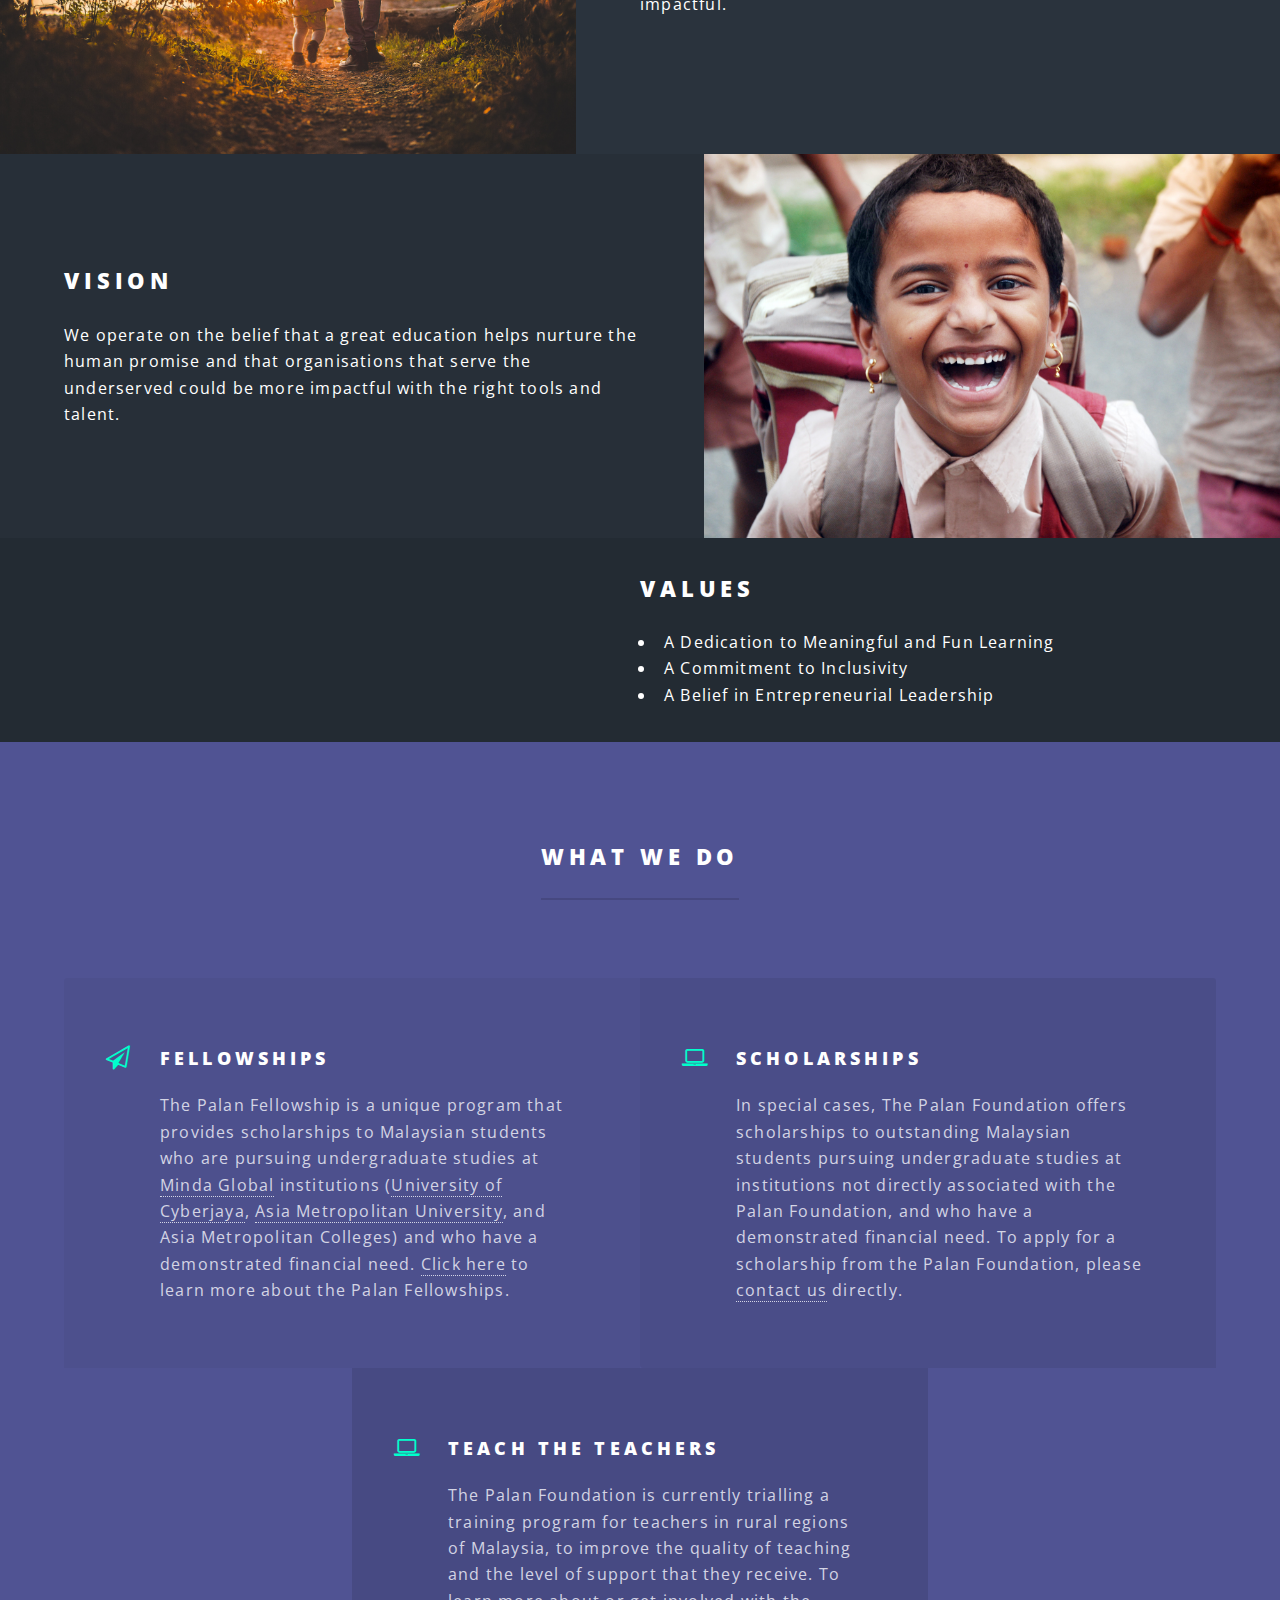
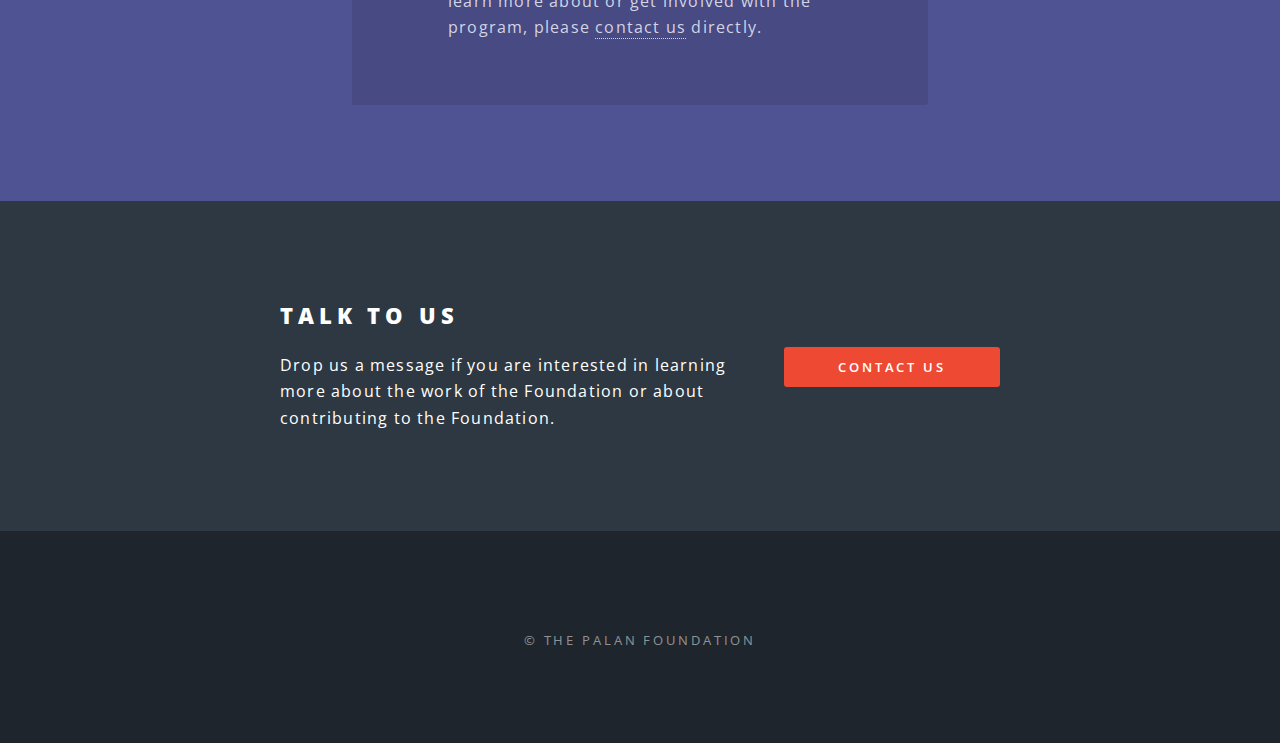
==== commit cef18d8e: "minor changes" ====
--- a/index.html
+++ b/index.html
@@ -55,7 +55,7 @@
 								<h2>ABOUT</h2>
 								<p>Yayasan Palan (The Palan Foundation) is an educational non-profit based in Malaysia.</p>
                                 <p>Recently founded with the goal of improving the educational attainment of young disadvantaged individuals, the Palan Foundation strives to empower these individuals with the tools necessary to break free from the cyclical trappings of poverty.</p>
-                                <p>Fellowship applications are now open for Fall 2020. Learn more <a href=fellowships.html>here</a>.</p>
+                                <p>Fellowship applications are now open. Learn more <a href=fellowships.html>here</a>.</p>
 							</header>
 						</div>
 					</section>
